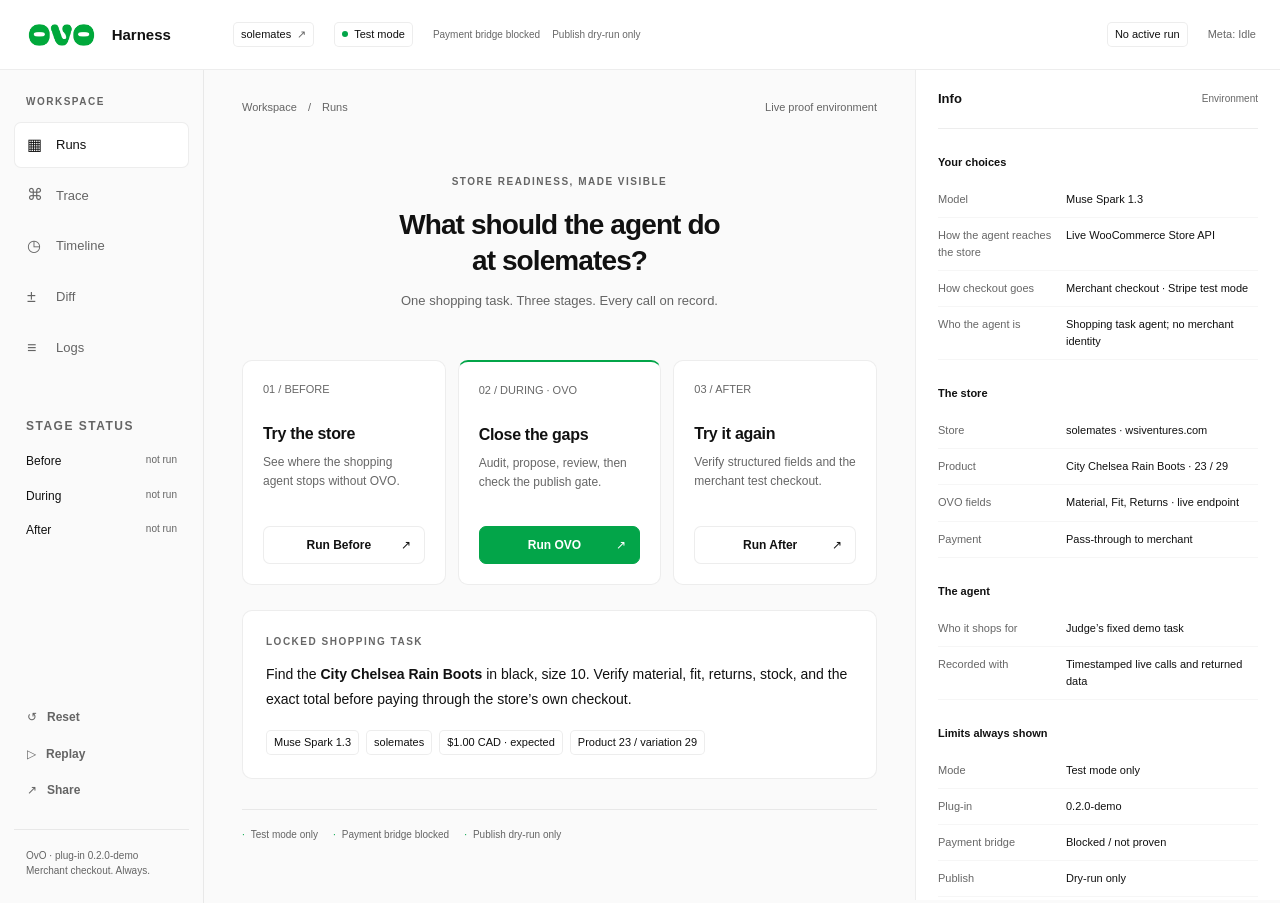
==== ovo-harness/index.html @ a3ed4b9d "OvO Harness: wired Codex three-pane version (left nav, middle actions, right trace), Meta proxy with" ====
<!doctype html>
<html lang="en"><head><meta charset="utf-8"><meta name="viewport" content="width=device-width,initial-scale=1"><title>OvO Harness</title><style>
:root{--green:#03a549;--bg:#fafafa;--line:#00000012;--muted:#0009}*{box-sizing:border-box}body{margin:0;background:var(--bg);color:#111;font:13px/1.55 -apple-system,BlinkMacSystemFont,"Segoe UI",sans-serif}button,input,select{font:inherit}button,a{ -webkit-tap-highlight-color:transparent}button{cursor:pointer;border:1px solid var(--line);background:white;color:#111;border-radius:7px;padding:9px 13px;font-weight:550}button:hover{background:#00000006}button:disabled{opacity:.4;cursor:not-allowed}button.primary{background:var(--green);color:white;border-color:var(--green)}button.primary:hover{filter:brightness(.96)}a{color:inherit;text-underline-offset:3px}header{position:sticky;top:0;z-index:3;height:70px;background:white;border-bottom:1px solid var(--line);display:flex;align-items:center;gap:20px;padding:0 24px}.brand{display:flex;align-items:center;gap:13px;min-width:189px}.brand img{height:32px;width:auto}.brand span{font-weight:600;font-size:15px}.pill{display:inline-flex;align-items:center;gap:6px;font-size:11px;border:1px solid var(--line);border-radius:5px;padding:3px 7px;background:white;white-space:nowrap}.dot{width:6px;height:6px;border-radius:50%;background:var(--green)}.header-limits{display:flex;gap:12px;font-size:10px;color:var(--muted)}.header-right{margin-left:auto;display:flex;gap:20px;align-items:center;min-width:0}#metaStatus{max-width:280px;overflow:hidden;text-overflow:ellipsis;white-space:nowrap;color:var(--muted);font-size:11px}.shell{display:grid;grid-template-columns:204px minmax(440px,1fr) 365px;min-height:calc(100vh - 70px)}aside{border-right:1px solid var(--line);padding:24px 14px;display:flex;flex-direction:column;background:var(--bg)}.eyebrow{font-size:10px;text-transform:uppercase;letter-spacing:1.5px;color:var(--muted);font-weight:600}.nav{display:flex;flex-direction:column;gap:4px;margin:12px 0 30px}.nav button{text-align:left;border-color:transparent;background:transparent;display:flex;gap:12px;align-items:center;padding:10px 12px;color:var(--muted);font-weight:450}.nav button.active{background:white;border-color:var(--line);color:#111}.nav .symbol{width:17px;font-size:16px}.stage-status{padding:0 12px}.stage-status>div{display:flex;justify-content:space-between;margin:16px 0;font-size:12px}.stage-status small{color:var(--muted);font-size:10px}.side-bottom{margin-top:auto;padding-top:40px}.side-bottom button{background:transparent;border:0;display:block;color:var(--muted);font-size:12px}.side-foot{border-top:1px solid var(--line);padding:18px 12px 0;margin-top:20px;font-size:10px;color:var(--muted)}main{padding:29px 38px 60px;min-width:0}.breadcrumb{display:flex;justify-content:space-between;color:var(--muted);font-size:11px}.intro{padding:58px 0 24px;text-align:center}.intro h1{font-size:28px;font-weight:550;letter-spacing:-.9px;line-height:1.3;margin:0 0 12px}.intro p{font-size:13px;color:var(--muted);margin:0}.cards{display:grid;grid-template-columns:repeat(3,1fr);gap:12px;margin:25px 0}.card{background:white;border:1px solid var(--line);border-radius:10px;padding:20px}.taskcard{display:flex;flex-direction:column;min-height:225px}.taskcard .step{font-size:11px;color:var(--muted);margin-bottom:23px}.taskcard h2{font-size:16px;font-weight:550;letter-spacing:-.3px;margin:0 0 7px}.taskcard p{color:var(--muted);font-size:12px;margin:0 0 22px}.taskcard button{margin-top:auto;width:100%;font-size:12px}.taskcard.featured{border-top:2px solid var(--green)}.taskbox{padding:23px}.taskbox p{font-size:14px;margin:12px 0 18px;line-height:1.8}.pills{display:flex;flex-wrap:wrap;gap:7px}.quiet{color:var(--muted)}.limitbar{display:flex;gap:15px;flex-wrap:wrap;border-top:1px solid var(--line);margin-top:30px;padding-top:17px;font-size:10px;color:var(--muted)}.limitbar span:before{content:'·';margin-right:6px;color:var(--green)}.right{background:white;border-left:1px solid var(--line);padding:0 22px 25px;min-width:0;max-height:calc(100vh - 70px);overflow:auto;position:sticky;top:0}.pane-head{height:59px;border-bottom:1px solid var(--line);display:flex;align-items:center;justify-content:space-between;font-weight:550}.pane-sub{color:var(--muted);font-size:10px;font-weight:400}.info-section{margin-top:25px}.info-section h3{font-size:11px;font-weight:600;margin:0 0 11px}.info-section table{width:100%;font-size:11px;border-collapse:collapse}.info-section td{padding:9px 0;border-bottom:1px solid #00000009;vertical-align:top}.info-section td:first-child{width:40%;color:var(--muted);padding-right:10px}.info-section td:last-child{overflow-wrap:anywhere}.info-note{background:var(--bg);border:1px solid var(--line);border-radius:7px;padding:12px;font-size:11px;color:var(--muted);margin-top:24px}.stage-head{margin:35px 0 23px}.stage-head h1{font-size:26px;letter-spacing:-.8px;font-weight:550;margin:8px 0}.stage-head p{margin:0;color:var(--muted)}.product{display:flex;gap:15px;align-items:center;margin-bottom:20px}.product .product-mark{width:44px;height:44px;display:grid;place-items:center;background:var(--bg);border:1px solid var(--line);border-radius:8px;font-size:20px}.product strong{display:block;font-weight:550}.product small{color:var(--muted)}.price{margin-left:auto;font-size:17px;font-weight:550}.fieldtable{width:100%;border-collapse:collapse;font-size:12px}.fieldtable td,.fieldtable th{padding:12px 10px;border-bottom:1px solid var(--line);text-align:left;vertical-align:top}.fieldtable th{font-size:10px;color:var(--muted);font-weight:500}.fieldtable td:last-child{color:var(--muted);font-size:11px}.fieldtable td small{display:block}.present{color:var(--green)}.outcome{border:1px solid var(--line);border-left:3px solid #111;background:white;border-radius:7px;padding:16px 18px;margin:21px 0}.outcome.pass{border-left-color:var(--green)}.outcome strong{display:block;font-size:13px;margin-bottom:5px}.outcome p{font-size:12px;color:var(--muted);margin:0}.steps{padding:0;list-style:none;font-size:12px}.steps li{padding:9px 0;display:flex;gap:10px;align-items:baseline}.steps li span:first-child{color:var(--green)}.funnel{display:flex;margin:22px 0 10px;gap:5px}.funnel span{flex:1;font-size:9px;padding:9px 4px;text-align:center;border:1px solid var(--line);border-radius:4px;color:var(--muted);background:white}.funnel span.reached{border-color:var(--green);color:var(--green)}.next{margin-top:24px;display:flex;align-items:center;justify-content:space-between;gap:12px}.next p{font-size:11px;color:var(--muted);margin:0}.trace-entry{border-bottom:1px solid var(--line);padding:16px 0;font:10px/1.7 ui-monospace,SFMono-Regular,monospace}.trace-entry summary{cursor:pointer;overflow-wrap:anywhere}.trace-entry pre,pre{white-space:pre-wrap;overflow-wrap:anywhere;font:10px/1.7 ui-monospace,SFMono-Regular,monospace;max-width:100%}.trace-entry time{color:var(--muted)}details.detail{border:1px solid var(--line);background:white;border-radius:7px;margin-top:16px;padding:14px}summary{cursor:pointer;font-size:12px}label{display:block;font-size:12px;margin:12px 0}input[type=text]{display:block;border:1px solid #0003;border-radius:5px;padding:10px;width:100%;margin-top:5px}input[type=checkbox]{accent-color:var(--green)}.review-row{padding:12px 0;border-bottom:1px solid var(--line);font-size:12px}.review-row label{display:flex;gap:9px}.review-row small{display:block;color:var(--muted)}.review-row strong{font-weight:550}.history{margin-top:25px}.history button{display:block;width:100%;text-align:left;margin:8px 0}.notice{font-size:11px;padding:12px;border:1px solid var(--line);border-radius:6px;background:white;margin-top:12px}#toast{position:fixed;bottom:24px;left:50%;transform:translateX(-50%);background:#111;color:white;padding:12px 20px;border-radius:8px;max-width:90%;z-index:10;font-size:12px}button:focus-visible,a:focus-visible,summary:focus-visible{outline:2px solid var(--green);outline-offset:3px}.groupcard{margin:16px 0;border:1px solid var(--line);border-radius:8px;padding:17px}.groupcard h3{font-size:13px;margin:0 0 6px}.groupcard p{font-size:11px;color:var(--muted)}@media(min-width:1500px){main{padding-left:65px;padding-right:65px}.intro{padding-top:90px}}@media(max-width:1100px){.shell{grid-template-columns:170px minmax(370px,1fr) 300px}main{padding:25px 22px}.brand{min-width:145px}.cards{gap:8px}.card{padding:15px}.header-right{gap:10px}}@media(max-width:1250px){.header-limits{flex-direction:column;gap:0;font-size:9px}}@media(max-width:900px){.shell{grid-template-columns:150px 1fr}.right{grid-column:2;max-height:none;position:static;border-top:1px solid var(--line)}aside{grid-row:1/3}.intro{padding-top:30px}header{padding:0 15px;gap:10px}.header-right{gap:8px}#metaStatus{max-width:145px}}@media(max-width:600px){.header-limits{order:5;width:100%;flex-direction:row;justify-content:center;gap:18px}.header-right{max-width:205px}header{flex-wrap:wrap;height:auto;min-height:70px;padding-top:10px!important;padding-bottom:10px!important}.header-right{flex:1;justify-content:flex-end}header>.pill:nth-of-type(2){display:inline-flex!important;font-size:9px}#metaStatus{max-width:110px}.shell{display:block}aside{padding:10px;border-bottom:1px solid var(--line)}.nav{flex-direction:row;margin:0;overflow:auto}.nav button{padding:8px}.nav .symbol,.stage-status,.side-bottom,aside>.eyebrow{display:none}.intro h1{font-size:23px}.cards{grid-template-columns:1fr}.taskcard{min-height:0}.taskcard .step{margin-bottom:8px}.taskcard p{margin-bottom:14px}.right{padding:0 20px 20px}.brand{min-width:0}.brand span{display:none}header>.pill{display:none}.header-right{gap:8px}.funnel span{font-size:8px}main{padding:22px 18px}}
</style></head><body>
<header><div class="brand"><img src="assets/ovo_green.png" alt="OvO Harness"><span>Harness</span></div><span class="pill">solemates <span class="quiet">↗</span></span><span class="pill"><span class="dot"></span> Test mode</span><div class="header-limits"><span>Payment bridge blocked</span><span>Publish dry-run only</span></div><div class="header-right"><span class="pill" id="runStatus">No active run</span><span id="metaStatus" title="Meta: Idle">Meta: Idle</span></div></header>
<div class="shell"><aside><div class="eyebrow" style="padding-left:12px">Workspace</div><nav class="nav" aria-label="Workspace"><button data-view="Runs" class="active"><span class="symbol">▦</span>Runs</button><button data-view="Trace"><span class="symbol">⌘</span>Trace</button><button data-view="Timeline"><span class="symbol">◷</span>Timeline</button><button data-view="Diff"><span class="symbol">±</span>Diff</button><button data-view="Logs"><span class="symbol">≡</span>Logs</button></nav><div class="stage-status"><div class="eyebrow">Stage status</div><div>Before <small id="statusBefore">not run</small></div><div>During <small id="statusDuring">not run</small></div><div>After <small id="statusAfter">not run</small></div></div><div class="side-bottom"><button id="reset">↺ &nbsp; Reset</button><button id="replay">▷ &nbsp; Replay</button><button id="share">↗ &nbsp; Share</button><div class="side-foot">OvO · plug-in 0.2.0-demo<br>Merchant checkout. Always.</div></div></aside><main id="main"></main><section class="right" id="right" aria-label="Run evidence"></section></div><div id="toast" hidden role="status"></div>
<script>
'use strict';
const STORE='https://wsiventures.com/solemates/', API=STORE+'?rest_route=/wc/store/v1', OVO=STORE+'?rest_route=/ovo/v1/products/23', MODEL='muse-spark-1.3';
const TASK='Find City Chelsea Rain Boots, black, size 10, product 23, variation 29, quantity 1. Verify material, fit, returns, stock and exact $1.00 CAD total. Use only merchant checkout in test mode.';
const STOP='the agent will not pay unless it can verify material, fit, returns, stock, and the exact total from structured fields.';
const BLOCKER='live publish in the runner is dry-run only, the plugin runner refuses live post, token auth on WordPress is untested, and the live OVO fields already on the store came from the 2026-11-02 published batch, not from this run.';
const FIELDS=['Material','Fit','Returns'], IDS=[14,23,31,40,48,58,67,76,83,92,100,110];
const $=s=>document.querySelector(s), esc=v=>String(v??'').replace(/[&<>"']/g,c=>({'&':'&amp;','<':'&lt;','>':'&gt;','"':'&quot;',"'":'&#39;'}[c]));
const now=()=>new Date().toISOString();let runs=[],run=null,view='Info',busy=false,storageOK=true;
try{runs=JSON.parse(localStorage.getItem('ovo-harness-runs-v1')||'[]');if(!Array.isArray(runs))runs=[]}catch{storageOK=false}
for(const r of runs){if(Object.values(r.statuses||{}).includes('running')){r.status='Interrupted';r.statuses[r.stage]='stopped';r.error='Run interrupted by page reload. Retry this stage; prior evidence is retained.';}}
const shared=new URLSearchParams(location.search).get('run');if(shared)run=runs.find(r=>r.id===shared)||null;
function save(){try{localStorage.setItem('ovo-harness-runs-v1',JSON.stringify(runs))}catch{storageOK=false;toast('Browser storage unavailable or full. Export logs before leaving.')}}
function toast(t){$('#toast').textContent=t;$('#toast').hidden=false;setTimeout(()=>$('#toast').hidden=true,6500)}
function log(source,purpose,result,status='done',extra={},target=run){const e={time:now(),source,purpose,status,result,...extra};target.events.push(e);save();renderRight();return e}
function plain(html){const d=new DOMParser().parseFromString(html||'','text/html');return d.body.textContent.replace(/\s+/g,' ').trim()}
function prose(p){const text=plain(p.description);return Object.fromEntries(FIELDS.map(f=>{const match=text.match(new RegExp(f+':\\s*([\\s\\S]*?)(?=(?:Material|Fit|Returns):|$)','i'));return [f,match?match[1].trim().replace(/\.$/,''):null]}))}
function attributes(p){return Object.fromEntries((p.attributes||[]).map(a=>[a.name,(a.terms||[]).map(t=>t.name).join(', ')]))}
function ovoFields(o){return Object.fromEntries((o.fields||[]).map(f=>{const i=String(f.value).indexOf('|');return i>=0?[f.value.slice(0,i),f.value.slice(i+1)]:[f.key,f.value]}))}
function money(prices){if(!prices||!/^\d+$/.test(String(prices.price)))return 'Unverified';return '$'+(Number(prices.price)/10**prices.currency_minor_unit).toFixed(prices.currency_minor_unit)+' '+prices.currency_code}
async function request(url,options={},purpose='Store read',target=run){const start=now(),t=performance.now();try{const res=await fetch(url,{cache:'no-store',...options,signal:AbortSignal.timeout(30000)}),text=await res.text();let data;try{data=JSON.parse(text)}catch{throw Error(text.includes('File not found.')?'File not found.':`Non-JSON response (HTTP ${res.status})`)}if(!res.ok)throw Error(`HTTP ${res.status}: ${data.message||data.error||'Request refused'}`);log('store',purpose,data,'success',{start,finish:now(),duration_ms:Math.round(performance.now()-t),url,method:options.method||'GET',http_status:res.status},target);return {data,headers:res.headers}}catch(e){log('store',purpose,String(e.message),'failure',{start,finish:now(),duration_ms:Math.round(performance.now()-t),url},target);throw e}}
async function meta(purpose,payload,target=run){const start=now(),t=performance.now();$('#metaStatus').textContent=`Calling Meta · ${MODEL} · ${purpose}`;$('#metaStatus').title=$('#metaStatus').textContent;log('agent',purpose,'Meta request started','calling',{model:MODEL,start,stage:target.stage},target);try{const res=await fetch('meta.php',{method:'POST',headers:{'Content-Type':'application/json'},body:JSON.stringify({purpose,stage:target.stage,data:payload}),signal:AbortSignal.timeout(45000)}),raw=await res.text();let body;try{body=JSON.parse(raw)}catch{throw Error(raw.includes('File not found.')?'meta.php: File not found.':'meta.php returned a non-JSON response; check PHP hosting.')}if(!res.ok)throw Error(body.error||`Meta proxy HTTP ${res.status}`);const duration=Math.round(performance.now()-t);target.meta={success:true,purpose,duration_ms:duration,result:body.result};log('agent',purpose,body.result,'success',{model:MODEL,start,finish:now(),duration_ms:duration,stage:target.stage,...(body.usage?{usage:body.usage}:{})},target);return true}catch(e){target.meta={success:false,purpose,duration_ms:Math.round(performance.now()-t),error:e.message};log('agent',purpose,e.message,'failure',{model:MODEL,start,finish:now(),duration_ms:target.meta.duration_ms,stage:target.stage,fallback:target.stage==='During'?'Deterministic result retained':'No shopping-agent result; deterministic evidence retained'},target);return false}finally{const m=target.meta;$('#metaStatus').textContent=`Done · ${MODEL} · ${purpose} · ${m.duration_ms}ms · ${m.success?'success':'failed'}`;$('#metaStatus').title=$('#metaStatus').textContent;save()}}
const limits=()=>`<div class="limitbar"><span>Test mode only</span><span>Payment bridge blocked</span><span>Publish dry-run only</span></div>`;
const crumb=label=>`<div class="breadcrumb"><span>Workspace <span style="margin:0 8px">/</span> ${esc(label)}</span><span>${run?esc(run.id.slice(0,8)):'Live proof environment'}</span></div>`;
function landing(){return `${crumb('Runs')}<div class="intro"><div class="eyebrow" style="margin-bottom:17px">Store readiness, made visible</div><h1>What should the agent do<br>at solemates?</h1><p>One shopping task. Three stages. Every call on record.</p></div><div class="cards"><article class="card taskcard"><div class="step">01 / BEFORE</div><h2>Try the store</h2><p>See where the shopping agent stops without OVO.</p><button data-action="Before">Run Before <span style="float:right">↗</span></button></article><article class="card taskcard featured"><div class="step">02 / DURING · OVO</div><h2>Close the gaps</h2><p>Audit, propose, review, then check the publish gate.</p><button class="primary" data-action="During">Run OVO <span style="float:right">↗</span></button></article><article class="card taskcard"><div class="step">03 / AFTER</div><h2>Try it again</h2><p>Verify structured fields and the merchant test checkout.</p><button data-action="After">Run After <span style="float:right">↗</span></button></article></div><section class="card taskbox"><div class="eyebrow">Locked shopping task</div><p>Find the <strong>City Chelsea Rain Boots</strong> in black, size 10. Verify material, fit, returns, stock, and the exact total before paying through the store’s own checkout.</p><div class="pills"><span class="pill">Muse Spark 1.3</span><span class="pill">solemates</span><span class="pill">$1.00 CAD · expected</span><span class="pill">Product 23 / variation 29</span></div></section>${limits()}${shared&&!run?'<p class="notice">This shared run is not stored in this browser. Shared links do not transfer logs between devices.</p>':''}${runs.length?`<details class="history"><summary>Previous runs · ${runs.length}</summary>${runs.slice().reverse().map(r=>`<button data-open="${esc(r.id)}">${esc(new Date(r.created).toLocaleString())} · ${esc(r.status)} · ${esc(r.id.slice(0,8))}</button>`).join('')}</details>`:''}`}
function fieldTable(after=false){if(!run.product)return '';const p=run.product,a=attributes(p),o=after?ovoFields(run.ovo||{}):{},pv=prose(p);return `<table class="fieldtable"><thead><tr><th>Field</th><th>Present or Missing</th><th>Source</th></tr></thead><tbody>${FIELDS.map(f=>`<tr><td>${f}</td><td class="${a[f]||o[f]?'present':''}">${a[f]||o[f]?'Present':'Missing'}</td><td>${a[f]?`Store attributes · ${esc(a[f])}`:o[f]?`OVO additional_property · ${esc(o[f])}`:`No structured value${pv[f]?`<small>Prose only: ${esc(pv[f])}</small>`:''}`}</td></tr>`).join('')}<tr><td>Stock</td><td>${typeof p.is_in_stock==='boolean'?'Present':'Missing'}</td><td>Store is_in_stock: ${esc(p.is_in_stock)}<small>Quantity not provided</small></td></tr><tr><td>Exact total</td><td>${run.cart?'Present':'Missing'}</td><td>${run.cart?esc(money({...run.cart.totals,price:run.cart.totals.total_price}))+' · live cart':'Product price '+esc(money(p.prices))+'; cart total not yet verified'}</td></tr></tbody></table>`}
function product(){return `<div class="card product"><div class="product-mark">↗</div><div><strong>${esc(run.product?.name||'City Chelsea Rain Boots')}</strong><small>Black · Size 10 · Product 23 / variation 29</small></div><div class="price">${esc(run.product?money(run.product.prices):'Unverified')}</div></div>`}
function outcome(title,reason,pass=false){return `<div class="outcome ${pass?'pass':''}" role="status"><strong>${esc(title)}</strong><p>${esc(reason)}</p></div>`}
function funnel(){const labels=['Started','Searched','Verified','Checkout','Paid'], n=run.order?4:run.stage==='Before'?1:run.cart?2:1;return `<details class="detail" open><summary>Funnel · ${labels[n]}</summary><div class="funnel">${labels.map((l,i)=>`<span class="${i<=n?'reached':''}">${l}${i===n?' · current':''}</span>`).join('')}</div></details>`}
function metaNote(){return `<p class="notice">Meta use: ${run.meta?(run.meta.success?'Spark response recorded; deterministic checks remain authoritative.':'Call failed. '+(run.stage==='During'?'Deterministic audit retained.':'No shopping-agent result; deterministic evidence retained.')):'No Meta call used in this step.'}</p>`}
function render(){ if(!busy){const m=run?.meta;$('#metaStatus').textContent=m?`Done · ${MODEL} · ${m.purpose} · ${m.duration_ms}ms · ${m.success?'success':'failed'}`:'Meta: Idle';$('#metaStatus').title=$('#metaStatus').textContent;} $('#main').innerHTML=run?stageHTML():landing();$('#runStatus').textContent=busy?'Running':run?run.status:'No active run';['Before','During','After'].forEach(s=>$('#status'+s).textContent=run?.statuses[s]||'not run');document.querySelectorAll('[data-view]').forEach(b=>b.classList.toggle('active',b.dataset.view===(view==='Info'?'Runs':view)));renderRight();bind();}
function stageHTML(){let body='';if(busy)body=outcome('Running',run.activity||'Reading live store data. Every response is recorded in Trace.');else if(run.error)body=outcome('Blocked',run.error)+`<button data-retry>Retry current stage</button>`;else if(run.stage==='Before'){body=fieldTable()+outcome('Stopped',STOP)+`<ul class="steps"><li><span>✓</span>Live store data fetched; no OVO fields read.</li><li><span>✓</span>Missing structured fields: ${esc(FIELDS.filter(f=>!attributes(run.product)[f]).join(', ')||'none')}.</li><li><span>→</span>Stopped at Searched; no checkout attempted.</li></ul>`+funnel()+metaNote()+`<div class="next"><p>Next: let OVO audit the store.</p><button class="primary" data-next="During">Continue to audit →</button></div>`}
else if(run.stage==='During'){const phase=run.phase;body=`<div class="pills">${['Audit','Enrichment','Approval','Publish'].map((s,i)=>`<span class="pill">${i+1} ${s}${s===phase?' · current':''}</span>`).join('')}</div>`;if(phase==='Audit'){body+=outcome('Audit complete',`${run.proposals.length} framework-style proposals across ${run.products.length} live products.`,true)+fieldTable()+`<div class="notice">Readiness: ${run.score}/100. Five checks: structured Material, Fit, Returns, stock boolean, and valid CAD product price. This score does not verify checkout total.</div><div class="notice">Canonical row set remains open. Framework-style proposals are used explicitly for this review; version 5 has 62 rows in a different format. Prior framework count: 35, previously 36; product 92 had no Returns prose. This run: ${run.proposals.length} rows, ${run.proposals.filter(p=>p.product_id===23).length} for product 23. No conversion.</div>`+metaNote()+`<div class="next"><p>Next: inspect changes derived from prose.</p><button class="primary" data-phase="Enrichment">Review proposed changes →</button></div>`}
if(phase==='Enrichment'){body+=outcome('Proposed changes only','Values copied from live description prose. No live writes have been made.')+`<details class="detail" open><summary>Show details · proposed diff</summary>${proposalTable(run.proposals)}</details><p class="notice">No Meta call used for enrichment. Deterministic framework extraction; 95_plus is the framework review band, not a measured accuracy claim. Weight, dimensions, stock quantity, and unstated policy are never proposed.</p><div class="next"><p>Next: judge reviews as demo merchant.</p><button class="primary" data-phase="Approval">Continue to review →</button></div>`}
if(phase==='Approval'){body+=outcome('Awaiting submitted review','Silence, a missed deadline, and an unsubmitted group never count as approval.')+`<details class="detail" open><summary>Show details · merchant review</summary><label>Judge name<input type="text" id="judge" maxlength="100" placeholder="Your name — demo merchant role"></label>${['95_plus','80_94','50_79'].map((g,i)=>{const rows=run.proposals.filter(p=>p.accuracy_group===g);return `<section class="groupcard"><h3>${['95% or greater','80–94%','50–79%'][i]} · ${rows.length} proposals</h3><p>${i===0?'Reject any incorrect row, then submit this group. Unrejected rows count only after submission.':'Each row requires an individual approval in a submitted group.'}</p>${rows.length>3?'<details><summary>Show all '+rows.length+' rows in this review group</summary>':''}${rows.map(p=>`<div class="review-row"><label><input type="checkbox" data-row="${esc(p.row_id)}">${i===0?'Reject':'Approve'} · ${esc(p.product_name)} / ${esc(p.field)}</label><strong>${esc(p.proposed_value)}</strong><small>Source: product ${p.product_id}.description · ${esc(p.accuracy_group)}</small></div>`).join('')}${rows.length>3?'</details>':''}${rows.length?`<button data-submit="${g}" ${run.approvals.some(a=>a.group===g)?'disabled':''}>${run.approvals.some(a=>a.group===g)?'Review recorded':'Submit group review'}</button>`:'<p>No rows in this group.</p>'}</section>`}).join('')}<p class="quiet">Under 50%: never presented.</p></details><div class="next"><p>Publish refuses without matching recorded approval.</p><button data-publish>Check publish gate →</button></div>`}
if(phase==='Publish'){body+=outcome('Blocked · live publish',BLOCKER)+`<details class="detail" open><summary>Show details · publish record</summary><p class="quiet">Written: nothing. Destination mapping only: OVO additional_property values on product 23. Original product attributes, description, and existing OVO fields are retained in this browser’s run record. No server revert is claimed.</p>${proposalTable(run.mapped||[])}<p>No Meta call used for publish. No live POST sent to WordPress.</p></details><div class="next"><p>During stops here. After is a separate check of the existing batch.</p><button class="primary" data-next="After">Inspect existing live batch →</button></div>`}}
else if(run.stage==='After'){body=fieldTable(true)+outcome(run.order?'Passed · confirmation recorded':run.cart?'Verified · test checkout pending':'Blocked',run.order?'Test-mode order '+run.order.number+' recorded from judge-entered confirmation. Payment and private order list were not independently fetched.':run.cart?'Structured fields and exact cart total verified. A test payment confirmation is still required.':run.afterBlock||'Live cart evidence is unavailable.',!!run.order)+`<p class="notice">Existing OVO batch: ${esc((run.ovo?.fields||[]).map(f=>f.batch_id).filter((v,i,a)=>a.indexOf(v)===i).join(', '))}. These fields came from the 2026-11-02 published batch, not this run.</p>`+funnel()+metaNote()+`<details class="detail" ${!run.order?'open':''}><summary>Show details · payment</summary><p>Agent-only payment bridge: blocked / not proven. Judge uses the merchant’s own checkout and Stripe test card after verifying that checkout is in test mode.</p><a href="${esc(run.product?.permalink||STORE)}" target="_blank" rel="noopener">Open merchant product page ↗</a><p class="quiet">Choose black, size 10, quantity 1. Confirm $1.00 CAD and Stripe test mode before payment. Use the confirmation page and store order list to inspect the test order.</p>${run.order?`<p>Order ${esc(run.order.number)} · test mode · ${esc(run.order.source)} · ${esc(run.order.at)}</p>`:`<label>Order number<input type="text" id="order" maxlength="40" placeholder="From merchant confirmation page"></label><label><input type="checkbox" id="testConfirmed"> I completed a successful Stripe test payment for this exact product, size, and $1.00 CAD total through merchant checkout.</label><button class="primary" data-order ${!run.cart?'disabled':''}>Record test confirmation</button>`}</details>`}
return `${crumb('Runs')}<div class="stage-head"><div class="eyebrow">${esc(run.stage)} ${run.stage==='During'?'· OVO':''} / ${esc(run.phase||'Shopping task')}</div><h1>${run.stage==='Before'?'Can the agent verify the purchase?':run.stage==='During'?'Make the store agent-readable.':'Same task. Structured evidence.'}</h1><p>Buyer · Black rain boots, size 10 · Test mode only</p></div>${product()}${body}${limits()}`}
function proposalTable(rows){return `<table class="fieldtable"><thead><tr><th>Product / field</th><th>Original → Proposed</th><th>Source / group</th></tr></thead><tbody>${rows.map(p=>`<tr><td>${p.product_id} / ${esc(p.field)}</td><td>${esc(p.current_value??'Missing')} → ${esc(p.proposed_value)}</td><td>${esc(p.source_field)} · ${esc(p.accuracy_group)}</td></tr>`).join('')}</tbody></table>`}
function info(){return `<div class="pane-head">Info <span class="pane-sub">Environment</span></div>${[['Your choices',[['Model','Muse Spark 1.3'],['How the agent reaches the store','Live WooCommerce Store API'],['How checkout goes','Merchant checkout · Stripe test mode'],['Who the agent is','Shopping task agent; no merchant identity']]],['The store',[['Store','solemates · wsiventures.com'],['Product','City Chelsea Rain Boots · 23 / 29'],['OVO fields','Material, Fit, Returns · live endpoint'],['Payment','Pass-through to merchant']]],['The agent',[['Who it shops for','Judge’s fixed demo task'],['Recorded with','Timestamped live calls and returned data']]],['Limits always shown',[['Mode','Test mode only'],['Plug-in','0.2.0-demo'],['Payment bridge','Blocked / not proven'],['Publish','Dry-run only'],['Secrets','No key in code or logs']]]].map(([title,rows])=>`<section class="info-section"><h3>${title}</h3><table>${rows.map(([k,v])=>`<tr><td>${k}</td><td>${v}</td></tr>`).join('')}</table></section>`).join('')}<div class="info-note">OVO fixes the store in place. The merchant owns checkout and remains the merchant of record.</div>`}
function renderRight(){const el=$('#right');if(!run){el.innerHTML=info();return}let content='';if(view==='Info'||view==='Runs')view='Trace';if(view==='Trace')content=run.events.map(e=>`<details class="trace-entry"><summary><time>${esc(e.time.slice(11,23))}</time> · ${esc(e.source)}<br>${esc(e.purpose)} <span class="${e.status==='success'?'present':''}">[${esc(e.status)}]</span>${e.duration_ms!==undefined?' · '+e.duration_ms+'ms':''}</summary><pre>${esc(JSON.stringify(e,null,2))}</pre></details>`).join('')||'<p class="quiet">No calls yet.</p>';if(view==='Timeline')content=['Before','During','After'].map(s=>`<section class="info-section"><h3>${s} · ${esc(run.statuses[s])}</h3>${run.timeline.filter(t=>t.stage===s).map(t=>`<p class="notice">${esc(t.time)}<br>${esc(t.label)}</p>`).join('')}</section>`).join('');if(view==='Diff')content=`<p class="notice">Proposed values only. This run has written nothing to the store.</p>${proposalTable(run.proposals||[])}<details><summary>Original live evidence</summary><pre>${esc(JSON.stringify(run.original||{},null,2))}</pre></details>`;if(view==='Logs')content=`<p class="notice">Browser-only storage${storageOK?'':' · unavailable'}. Shared links on another device do not carry run logs. Reset keeps history. Replay starts new live calls.</p><button id="export">Export run JSON</button><pre>${esc(JSON.stringify(run,null,2))}</pre>`;el.innerHTML=`<div class="pane-head">${esc(view)} <span class="pane-sub">${run.events.length} events · live record</span></div>${content}`;if($('#export'))$('#export').onclick=()=>download()}
function timeline(label){run.timeline.push({time:now(),stage:run.stage,label});save()}
function proposals(products){return products.flatMap(p=>{const a=attributes(p),v=prose(p);return FIELDS.filter(f=>!a[f]&&v[f]).map(f=>({row_id:p.id+':'+f.toLowerCase()+'_structured',product_id:p.id,product_name:p.name,field:f.toLowerCase()+'_structured',current_value:null,proposed_value:v[f],source_field:'description',accuracy_group:'95_plus',status:'proposed'}))})}
async function start(stage,existing=false){if(busy)return;if(!existing){run={id:crypto.randomUUID(),created:now(),stage:'Before',status:'Started',statuses:{Before:'not run',During:'not run',After:'not run'},events:[],timeline:[],approvals:[],orders:[]};runs.push(run);save()}if(stage!=='Before'&&run.statuses.Before==='not run'){toast('Stages run in order. Starting with Before.');stage='Before'}if(stage==='After'&&run.statuses.During!=='stopped'){toast('Complete the audit, submitted review, and blocked publish check first.');return}run.stage=stage;run.meta=null;run.phase=stage==='During'?'Audit':null;run.error=null;run.statuses[stage]='running';run.status='Running';busy=true;view='Trace';timeline(stage+' started');render();try{const {data:p}=await request(API+'/products/23',{},'Read locked product');if(p.id!==23||!p.variations?.some(v=>v.id===29&&v.attributes.some(a=>a.name==='Size'&&a.value==='10'))||!attributes(p).Colour?.toLowerCase().includes('black'))throw Error('Locked product or variation changed; expected product 23, black, size 10, variation 29.');run.product=p;run.original={...(run.original||{}),[stage]:{product:p,at:now()}};
if(stage==='Before'){await meta('Before shopping task',{task:TASK,stop_rule:STOP,product:p});run.status='Stopped';run.statuses.Before='stopped';timeline('Stopped at Searched — missing structured purchase evidence')}
if(stage==='During'){run.activity='Auditing 12 live products';render();run.products=[];for(const id of IDS){const q=id===23?p:(await request(API+'/products/'+id,{},'Audit product '+id)).data;run.products.push(q)}run.proposals=proposals(run.products);run.proposalSnapshot=JSON.stringify(run.proposals);run.score=20*(FIELDS.filter(f=>attributes(p)[f]).length+(typeof p.is_in_stock==='boolean'?1:0)+(p.prices?.currency_code==='CAD'&&/^\d+$/.test(p.prices.price)?1:0));log('expected answer','Deterministic audit',{score:run.score,proposals:run.proposals,canonical_choice:'open; explicitly using framework-style; version 5 has 62 rows'});await meta('Audit cross-check',{product:p,proposals:run.proposals.filter(x=>x.product_id===23),score:run.score});run.status='Review required';timeline('Deterministic audit complete; no changes written')}
if(stage==='After'){run.ovo=(await request(OVO,{},'Read existing structured OVO batch')).data;run.original.After.ovo=run.ovo;const o=ovoFields(run.ovo);if(FIELDS.some(f=>!attributes(p)[f]&&!o[f]))throw Error('Required structured OVO fields missing from live response.');if(p.prices?.price!=='100'||p.prices.currency_code!=='CAD'||p.is_in_stock!==true)throw Error('Live product price, currency, or stock differs from the locked task.');await cartCheck();await meta('After shopping task',{product:p,ovo:run.ovo,cart:run.cart,task:TASK+' Payment bridge blocked. Do not claim an order.'});run.status='Test checkout pending';run.statuses.After='stopped';timeline('Live structured fields and cart total checked; awaiting judge confirmation')}
}catch(e){run.error=e.message==='Failed to fetch'?'Store read failed. This preview may be blocked by store CORS; deploy on wsiventures.com for same-origin reads. Full cause is in Trace.':e.message;run.status='Blocked';run.statuses[stage]='stopped';log('store','Stage blocked',e.message,'failure');if(!run.meta)log('agent','Meta skipped','Prerequisite store read or cart verification failed; no Meta call used, no shopping-agent result.','skipped',{model:MODEL,stage});timeline('Blocked: '+e.message)}finally{busy=false;save();render()}}
async function cartCheck(){const first=await request(API+'/cart',{},'Read merchant cart');let token=first.headers.get('Cart-Token'),nonce=first.headers.get('Nonce');const existing=first.data.items||[];if(existing.length&&!(existing.length===1&&existing[0].id===29&&existing[0].quantity===1))throw Error('Merchant cart contains other items. Clear it in the store before this exact-total check; the harness will not remove existing items.');if(!token&&!nonce)throw Error('Store did not expose Cart-Token or Nonce. Exact cart total cannot be checked.');const headers={'Content-Type':'application/json',...(token?{'Cart-Token':token}:{}),...(nonce?{Nonce:nonce}:{})};const added=existing.length?first:await request(API+'/cart/add-item',{method:'POST',headers,body:JSON.stringify({id:29,quantity:1})},'Cart-only check · add variation 29');token=added.headers.get('Cart-Token')||token;nonce=added.headers.get('Nonce')||nonce;const checked=await request(API+'/cart',{headers:{...(token?{'Cart-Token':token}:{}),...(nonce?{Nonce:nonce}:{})}},'Re-check exact live cart total');const c=checked.data;if(c.items?.length!==1||c.items[0].id!==29||c.items[0].quantity!==1||String(c.items[0].prices?.price)!=='100'||String(c.totals?.total_price)!=='100'||c.totals?.currency_code!=='CAD'||c.needs_shipping!==false||c.needs_payment!==true||!c.payment_methods?.includes('stripe'))throw Error('Cart does not match exact variation 29, quantity 1, $1.00 CAD, no shipping, Stripe available.');run.cart=c;log('store','Cart evidence verified',{note:'Cart only. No checkout, payment, or order made.',total:c.totals,needs_payment:c.needs_payment,needs_shipping:c.needs_shipping,payment_methods:c.payment_methods});}
function submit(group){const judge=$('#judge').value.trim();if(!judge){toast('Enter the judge name before submitting a review.');return}const rows=run.proposals.filter(p=>p.accuracy_group===group),selected=[...document.querySelectorAll('[data-row]:checked')].map(e=>e.dataset.row);const approved=rows.filter(p=>group==='95_plus'?!selected.includes(p.row_id):selected.includes(p.row_id));run.approvals.push({group,submitted:true,judge_name:judge,at:now(),snapshot:run.proposalSnapshot,approved_rows:approved.map(p=>p.row_id),rejected_rows:rows.filter(p=>!approved.includes(p)).map(p=>p.row_id),note:'Judge acts as merchant for demo only; no merchant identity verification.'});log('approval','Group review submitted',run.approvals.at(-1));timeline('Submitted review: '+group);render();toast('Group review recorded for these exact proposed values.')}
function publish(){const matching=run.approvals.filter(a=>a.submitted&&a.snapshot===JSON.stringify(run.proposals));if(!matching.length){log('approval gate','Publish refused',{status:403,reason:'No recorded, matching approval; no live request sent.'},'refused');toast('403 / refused: no recorded, matching approval.');return}const approved=new Set(matching.flatMap(a=>a.approved_rows));run.mapped=run.proposals.filter(p=>p.product_id===23&&approved.has(p.row_id));if(!run.mapped.length){log('approval gate','Publish refused',{status:403,reason:'No approved product 23 rows.'},'refused');toast('403 / refused: no approved product 23 rows.');return}run.phase='Publish';run.status='Blocked';run.statuses.During='stopped';run.publish={live_post:false,dry_run:true,written:[],mapped:run.mapped,blocker:BLOCKER,original_kept:run.original};log('plugin','Publish dry-run',run.publish,'blocked');timeline('Publish blocked; no live write');save();render()}
function download(){const blob=new Blob([JSON.stringify(run,null,2)],{type:'application/json'}),url=URL.createObjectURL(blob),a=document.createElement('a');a.href=url;a.download='ovo-run-'+run.id+'.json';a.click();setTimeout(()=>URL.revokeObjectURL(url),1000)}
function bind(){document.querySelectorAll('[data-action]').forEach(b=>b.onclick=()=>start(b.dataset.action));document.querySelectorAll('[data-next]').forEach(b=>b.onclick=()=>start(b.dataset.next,true));document.querySelectorAll('[data-phase]').forEach(b=>b.onclick=()=>{run.phase=b.dataset.phase;timeline(run.phase+' opened');save();render()});document.querySelectorAll('[data-submit]').forEach(b=>b.onclick=()=>submit(b.dataset.submit));document.querySelectorAll('[data-publish]').forEach(b=>b.onclick=publish);document.querySelectorAll('[data-open]').forEach(b=>b.onclick=()=>{run=runs.find(r=>r.id===b.dataset.open);view='Trace';render()});if($('[data-retry]'))$('[data-retry]').onclick=()=>start(run.stage,true);if($('[data-order]'))$('[data-order]').onclick=()=>{const number=$('#order').value.trim();if(!/^#?\d{1,20}$/.test(number)||!$('#testConfirmed').checked){toast('Enter a numeric confirmation number and attest the successful Stripe test payment.');return}if(!run.cart||run.error){toast('Live exact-total verification is required first.');return}run.order={number,test_mode:true,source:'judge-entered confirmation',at:now(),payment_independently_verified:false,private_order_list_fetched:false};run.orders.push(run.order);run.status='Passed · confirmation recorded';run.statuses.After='passed';log('judge','Test order confirmation',run.order,'success');timeline('Paid — judge-entered test payment confirmation; no private order-list fetch');save();render()}}
document.querySelectorAll('[data-view]').forEach(b=>b.onclick=()=>{if(b.dataset.view==='Runs'){view=run?'Trace':'Info'}else view=b.dataset.view;render()});$('#reset').onclick=()=>{if(busy)return;run=null;view='Info';history.replaceState(null,'',location.pathname+location.search.replace(/([?&])run=[^&]*&?/,'$1').replace(/[?&]$/,''));render()};$('#replay').onclick=()=>{if(busy)return;toast('Replay creates a new run with fresh live calls. Past evidence is retained.');start('Before')};$('#share').onclick=async()=>{if(!run){toast('Start a run to create a share link.');return}const u=new URL(location.href);u.searchParams.set('run',run.id);try{await navigator.clipboard.writeText(u.href);toast('Link copied. Logs are browser-only; export JSON for another device.')}catch{toast('Clipboard unavailable. Use Export run JSON in Logs.')}};render();
</script></body></html>
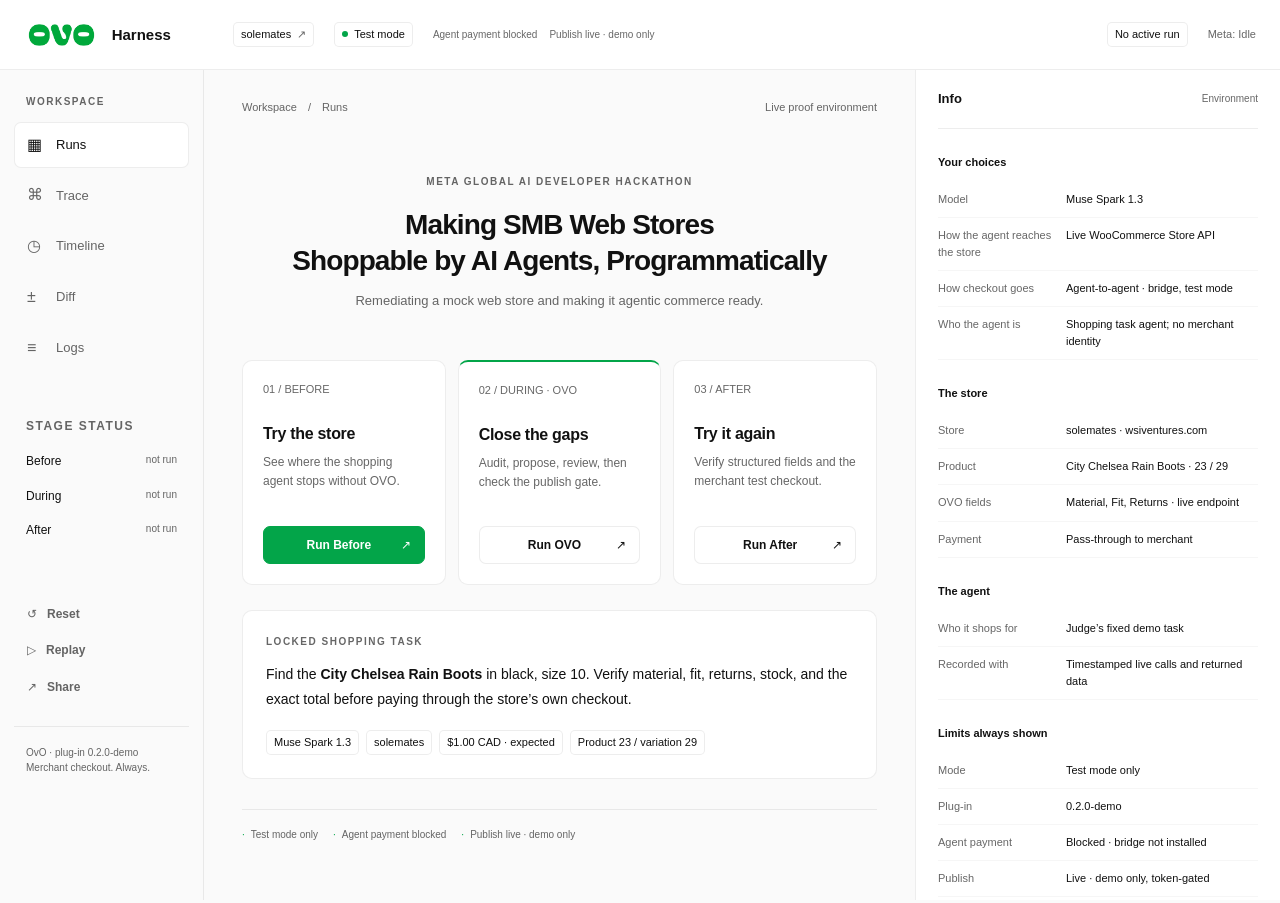
==== commit f0e25829: "OvO Harness: label fix, hero, agent-to-agent After, live publish proxy (demo only) - Header, landing" ====
--- a/ovo-harness/index.html
+++ b/ovo-harness/index.html
@@ -1,15 +1,20 @@
 <!doctype html>
-<html lang="en"><head><meta charset="utf-8"><meta name="viewport" content="width=device-width,initial-scale=1"><title>OvO Harness</title><style>
-:root{--green:#03a549;--bg:#fafafa;--line:#00000012;--muted:#0009}*{box-sizing:border-box}body{margin:0;background:var(--bg);color:#111;font:13px/1.55 -apple-system,BlinkMacSystemFont,"Segoe UI",sans-serif}button,input,select{font:inherit}button,a{ -webkit-tap-highlight-color:transparent}button{cursor:pointer;border:1px solid var(--line);background:white;color:#111;border-radius:7px;padding:9px 13px;font-weight:550}button:hover{background:#00000006}button:disabled{opacity:.4;cursor:not-allowed}button.primary{background:var(--green);color:white;border-color:var(--green)}button.primary:hover{filter:brightness(.96)}a{color:inherit;text-underline-offset:3px}header{position:sticky;top:0;z-index:3;height:70px;background:white;border-bottom:1px solid var(--line);display:flex;align-items:center;gap:20px;padding:0 24px}.brand{display:flex;align-items:center;gap:13px;min-width:189px}.brand img{height:32px;width:auto}.brand span{font-weight:600;font-size:15px}.pill{display:inline-flex;align-items:center;gap:6px;font-size:11px;border:1px solid var(--line);border-radius:5px;padding:3px 7px;background:white;white-space:nowrap}.dot{width:6px;height:6px;border-radius:50%;background:var(--green)}.header-limits{display:flex;gap:12px;font-size:10px;color:var(--muted)}.header-right{margin-left:auto;display:flex;gap:20px;align-items:center;min-width:0}#metaStatus{max-width:280px;overflow:hidden;text-overflow:ellipsis;white-space:nowrap;color:var(--muted);font-size:11px}.shell{display:grid;grid-template-columns:204px minmax(440px,1fr) 365px;min-height:calc(100vh - 70px)}aside{border-right:1px solid var(--line);padding:24px 14px;display:flex;flex-direction:column;background:var(--bg)}.eyebrow{font-size:10px;text-transform:uppercase;letter-spacing:1.5px;color:var(--muted);font-weight:600}.nav{display:flex;flex-direction:column;gap:4px;margin:12px 0 30px}.nav button{text-align:left;border-color:transparent;background:transparent;display:flex;gap:12px;align-items:center;padding:10px 12px;color:var(--muted);font-weight:450}.nav button.active{background:white;border-color:var(--line);color:#111}.nav .symbol{width:17px;font-size:16px}.stage-status{padding:0 12px}.stage-status>div{display:flex;justify-content:space-between;margin:16px 0;font-size:12px}.stage-status small{color:var(--muted);font-size:10px}.side-bottom{margin-top:auto;padding-top:40px}.side-bottom button{background:transparent;border:0;display:block;color:var(--muted);font-size:12px}.side-foot{border-top:1px solid var(--line);padding:18px 12px 0;margin-top:20px;font-size:10px;color:var(--muted)}main{padding:29px 38px 60px;min-width:0}.breadcrumb{display:flex;justify-content:space-between;color:var(--muted);font-size:11px}.intro{padding:58px 0 24px;text-align:center}.intro h1{font-size:28px;font-weight:550;letter-spacing:-.9px;line-height:1.3;margin:0 0 12px}.intro p{font-size:13px;color:var(--muted);margin:0}.cards{display:grid;grid-template-columns:repeat(3,1fr);gap:12px;margin:25px 0}.card{background:white;border:1px solid var(--line);border-radius:10px;padding:20px}.taskcard{display:flex;flex-direction:column;min-height:225px}.taskcard .step{font-size:11px;color:var(--muted);margin-bottom:23px}.taskcard h2{font-size:16px;font-weight:550;letter-spacing:-.3px;margin:0 0 7px}.taskcard p{color:var(--muted);font-size:12px;margin:0 0 22px}.taskcard button{margin-top:auto;width:100%;font-size:12px}.taskcard.featured{border-top:2px solid var(--green)}.taskbox{padding:23px}.taskbox p{font-size:14px;margin:12px 0 18px;line-height:1.8}.pills{display:flex;flex-wrap:wrap;gap:7px}.quiet{color:var(--muted)}.limitbar{display:flex;gap:15px;flex-wrap:wrap;border-top:1px solid var(--line);margin-top:30px;padding-top:17px;font-size:10px;color:var(--muted)}.limitbar span:before{content:'·';margin-right:6px;color:var(--green)}.right{background:white;border-left:1px solid var(--line);padding:0 22px 25px;min-width:0;max-height:calc(100vh - 70px);overflow:auto;position:sticky;top:0}.pane-head{height:59px;border-bottom:1px solid var(--line);display:flex;align-items:center;justify-content:space-between;font-weight:550}.pane-sub{color:var(--muted);font-size:10px;font-weight:400}.info-section{margin-top:25px}.info-section h3{font-size:11px;font-weight:600;margin:0 0 11px}.info-section table{width:100%;font-size:11px;border-collapse:collapse}.info-section td{padding:9px 0;border-bottom:1px solid #00000009;vertical-align:top}.info-section td:first-child{width:40%;color:var(--muted);padding-right:10px}.info-section td:last-child{overflow-wrap:anywhere}.info-note{background:var(--bg);border:1px solid var(--line);border-radius:7px;padding:12px;font-size:11px;color:var(--muted);margin-top:24px}.stage-head{margin:35px 0 23px}.stage-head h1{font-size:26px;letter-spacing:-.8px;font-weight:550;margin:8px 0}.stage-head p{margin:0;color:var(--muted)}.product{display:flex;gap:15px;align-items:center;margin-bottom:20px}.product .product-mark{width:44px;height:44px;display:grid;place-items:center;background:var(--bg);border:1px solid var(--line);border-radius:8px;font-size:20px}.product strong{display:block;font-weight:550}.product small{color:var(--muted)}.price{margin-left:auto;font-size:17px;font-weight:550}.fieldtable{width:100%;border-collapse:collapse;font-size:12px}.fieldtable td,.fieldtable th{padding:12px 10px;border-bottom:1px solid var(--line);text-align:left;vertical-align:top}.fieldtable th{font-size:10px;color:var(--muted);font-weight:500}.fieldtable td:last-child{color:var(--muted);font-size:11px}.fieldtable td small{display:block}.present{color:var(--green)}.outcome{border:1px solid var(--line);border-left:3px solid #111;background:white;border-radius:7px;padding:16px 18px;margin:21px 0}.outcome.pass{border-left-color:var(--green)}.outcome strong{display:block;font-size:13px;margin-bottom:5px}.outcome p{font-size:12px;color:var(--muted);margin:0}.steps{padding:0;list-style:none;font-size:12px}.steps li{padding:9px 0;display:flex;gap:10px;align-items:baseline}.steps li span:first-child{color:var(--green)}.funnel{display:flex;margin:22px 0 10px;gap:5px}.funnel span{flex:1;font-size:9px;padding:9px 4px;text-align:center;border:1px solid var(--line);border-radius:4px;color:var(--muted);background:white}.funnel span.reached{border-color:var(--green);color:var(--green)}.next{margin-top:24px;display:flex;align-items:center;justify-content:space-between;gap:12px}.next p{font-size:11px;color:var(--muted);margin:0}.trace-entry{border-bottom:1px solid var(--line);padding:16px 0;font:10px/1.7 ui-monospace,SFMono-Regular,monospace}.trace-entry summary{cursor:pointer;overflow-wrap:anywhere}.trace-entry pre,pre{white-space:pre-wrap;overflow-wrap:anywhere;font:10px/1.7 ui-monospace,SFMono-Regular,monospace;max-width:100%}.trace-entry time{color:var(--muted)}details.detail{border:1px solid var(--line);background:white;border-radius:7px;margin-top:16px;padding:14px}summary{cursor:pointer;font-size:12px}label{display:block;font-size:12px;margin:12px 0}input[type=text]{display:block;border:1px solid #0003;border-radius:5px;padding:10px;width:100%;margin-top:5px}input[type=checkbox]{accent-color:var(--green)}.review-row{padding:12px 0;border-bottom:1px solid var(--line);font-size:12px}.review-row label{display:flex;gap:9px}.review-row small{display:block;color:var(--muted)}.review-row strong{font-weight:550}.history{margin-top:25px}.history button{display:block;width:100%;text-align:left;margin:8px 0}.notice{font-size:11px;padding:12px;border:1px solid var(--line);border-radius:6px;background:white;margin-top:12px}#toast{position:fixed;bottom:24px;left:50%;transform:translateX(-50%);background:#111;color:white;padding:12px 20px;border-radius:8px;max-width:90%;z-index:10;font-size:12px}button:focus-visible,a:focus-visible,summary:focus-visible{outline:2px solid var(--green);outline-offset:3px}.groupcard{margin:16px 0;border:1px solid var(--line);border-radius:8px;padding:17px}.groupcard h3{font-size:13px;margin:0 0 6px}.groupcard p{font-size:11px;color:var(--muted)}@media(min-width:1500px){main{padding-left:65px;padding-right:65px}.intro{padding-top:90px}}@media(max-width:1100px){.shell{grid-template-columns:170px minmax(370px,1fr) 300px}main{padding:25px 22px}.brand{min-width:145px}.cards{gap:8px}.card{padding:15px}.header-right{gap:10px}}@media(max-width:1250px){.header-limits{flex-direction:column;gap:0;font-size:9px}}@media(max-width:900px){.shell{grid-template-columns:150px 1fr}.right{grid-column:2;max-height:none;position:static;border-top:1px solid var(--line)}aside{grid-row:1/3}.intro{padding-top:30px}header{padding:0 15px;gap:10px}.header-right{gap:8px}#metaStatus{max-width:145px}}@media(max-width:600px){.header-limits{order:5;width:100%;flex-direction:row;justify-content:center;gap:18px}.header-right{max-width:205px}header{flex-wrap:wrap;height:auto;min-height:70px;padding-top:10px!important;padding-bottom:10px!important}.header-right{flex:1;justify-content:flex-end}header>.pill:nth-of-type(2){display:inline-flex!important;font-size:9px}#metaStatus{max-width:110px}.shell{display:block}aside{padding:10px;border-bottom:1px solid var(--line)}.nav{flex-direction:row;margin:0;overflow:auto}.nav button{padding:8px}.nav .symbol,.stage-status,.side-bottom,aside>.eyebrow{display:none}.intro h1{font-size:23px}.cards{grid-template-columns:1fr}.taskcard{min-height:0}.taskcard .step{margin-bottom:8px}.taskcard p{margin-bottom:14px}.right{padding:0 20px 20px}.brand{min-width:0}.brand span{display:none}header>.pill{display:none}.header-right{gap:8px}.funnel span{font-size:8px}main{padding:22px 18px}}
+<html lang="en"><head><meta charset="utf-8"><meta name="viewport" content="width=device-width,initial-scale=1"><title>OvO Harness</title><link rel="icon" type="image/png" sizes="450x450" href="assets/ovo_favicon.png"><style>
+:root{--green:#03a549;--bg:#fafafa;--line:#00000012;--muted:#0009}*{box-sizing:border-box}body{margin:0;background:var(--bg);color:#111;font:13px/1.55 -apple-system,BlinkMacSystemFont,"Segoe UI",sans-serif}button,input,select{font:inherit}button,a{ -webkit-tap-highlight-color:transparent}button{cursor:pointer;border:1px solid var(--line);background:white;color:#111;border-radius:7px;padding:9px 13px;font-weight:550}button:hover{background:#00000006}button:disabled{opacity:.4;cursor:not-allowed}button.primary{background:var(--green);color:white;border-color:var(--green)}button.primary:hover{filter:brightness(.96)}a{color:inherit;text-underline-offset:3px}header{position:sticky;top:0;z-index:3;height:70px;background:white;border-bottom:1px solid var(--line);display:flex;align-items:center;gap:20px;padding:0 24px}.brand{display:flex;align-items:center;gap:13px;min-width:189px}.brand img{height:32px;width:auto}.brand span{font-weight:600;font-size:15px}.pill{display:inline-flex;align-items:center;gap:6px;font-size:11px;border:1px solid var(--line);border-radius:5px;padding:3px 7px;background:white;white-space:nowrap}.dot{width:6px;height:6px;border-radius:50%;background:var(--green)}.header-limits{display:flex;gap:12px;font-size:10px;color:var(--muted)}.header-right{margin-left:auto;display:flex;gap:20px;align-items:center;min-width:0}#metaStatus{max-width:280px;overflow:hidden;text-overflow:ellipsis;white-space:nowrap;color:var(--muted);font-size:11px}.shell{display:grid;grid-template-columns:204px minmax(440px,1fr) 365px;min-height:calc(100vh - 70px)}aside{border-right:1px solid var(--line);padding:24px 14px;display:flex;flex-direction:column;background:var(--bg);position:sticky;top:70px;height:calc(100vh - 70px);overflow:auto}.eyebrow{font-size:10px;text-transform:uppercase;letter-spacing:1.5px;color:var(--muted);font-weight:600}.nav{display:flex;flex-direction:column;gap:4px;margin:12px 0 30px}.nav button{text-align:left;border-color:transparent;background:transparent;display:flex;gap:12px;align-items:center;padding:10px 12px;color:var(--muted);font-weight:450}.nav button.active{background:white;border-color:var(--line);color:#111}.nav .symbol{width:17px;font-size:16px}.stage-status{padding:0 12px}.stage-status>div{display:flex;justify-content:space-between;margin:16px 0;font-size:12px}.stage-status small{color:var(--muted);font-size:10px}.side-bottom{margin-top:20px;padding-top:20px}.side-bottom button{background:transparent;border:0;display:block;color:var(--muted);font-size:12px}.side-foot{border-top:1px solid var(--line);padding:18px 12px 0;margin-top:20px;font-size:10px;color:var(--muted)}main{padding:29px 38px 60px;min-width:0}.breadcrumb{display:flex;justify-content:space-between;color:var(--muted);font-size:11px}.intro{padding:58px 0 24px;text-align:center}.intro h1{font-size:28px;font-weight:550;letter-spacing:-.9px;line-height:1.3;margin:0 0 12px}.intro p{font-size:13px;color:var(--muted);margin:0}.cards{display:grid;grid-template-columns:repeat(3,1fr);gap:12px;margin:25px 0}.card{background:white;border:1px solid var(--line);border-radius:10px;padding:20px}.taskcard{display:flex;flex-direction:column;min-height:225px}.taskcard .step{font-size:11px;color:var(--muted);margin-bottom:23px}.taskcard h2{font-size:16px;font-weight:550;letter-spacing:-.3px;margin:0 0 7px}.taskcard p{color:var(--muted);font-size:12px;margin:0 0 22px}.taskcard button{margin-top:auto;width:100%;font-size:12px}.taskcard.featured{border-top:2px solid var(--green)}.taskbox{padding:23px}.taskbox p{font-size:14px;margin:12px 0 18px;line-height:1.8}.pills{display:flex;flex-wrap:wrap;gap:7px}.quiet{color:var(--muted)}.limitbar{display:flex;gap:15px;flex-wrap:wrap;border-top:1px solid var(--line);margin-top:30px;padding-top:17px;font-size:10px;color:var(--muted)}.limitbar span:before{content:'·';margin-right:6px;color:var(--green)}.right{background:white;border-left:1px solid var(--line);padding:0 22px 25px;min-width:0;max-height:calc(100vh - 70px);overflow:auto;position:sticky;top:0}.pane-head{height:59px;border-bottom:1px solid var(--line);display:flex;align-items:center;justify-content:space-between;font-weight:550}.pane-sub{color:var(--muted);font-size:10px;font-weight:400}.info-section{margin-top:25px}.info-section h3{font-size:11px;font-weight:600;margin:0 0 11px}.info-section table{width:100%;font-size:11px;border-collapse:collapse}.info-section td{padding:9px 0;border-bottom:1px solid #00000009;vertical-align:top}.info-section td:first-child{width:40%;color:var(--muted);padding-right:10px}.info-section td:last-child{overflow-wrap:anywhere}.info-note{background:var(--bg);border:1px solid var(--line);border-radius:7px;padding:12px;font-size:11px;color:var(--muted);margin-top:24px}.stage-head{margin:35px 0 23px}.stage-head h1{font-size:26px;letter-spacing:-.8px;font-weight:550;margin:8px 0}.stage-head p{margin:0;color:var(--muted)}.product{display:flex;gap:15px;align-items:center;margin-bottom:20px}.product .product-mark{width:44px;height:44px;display:grid;place-items:center;background:var(--bg);border:1px solid var(--line);border-radius:8px;font-size:20px}.product strong{display:block;font-weight:550}.product small{color:var(--muted)}.price{margin-left:auto;font-size:17px;font-weight:550}.fieldtable{width:100%;border-collapse:collapse;font-size:12px}.fieldtable td,.fieldtable th{padding:12px 10px;border-bottom:1px solid var(--line);text-align:left;vertical-align:top}.fieldtable th{font-size:10px;color:var(--muted);font-weight:500}.fieldtable td:last-child{color:var(--muted);font-size:11px}.fieldtable td small{display:block}.present{color:var(--green)}
+.state{font-family:ui-monospace,SFMono-Regular,Menlo,monospace;display:inline-flex;align-items:center;gap:6px;border-radius:6px;padding:3px 10px;font-size:11px;font-weight:700;white-space:nowrap}
+.state.present{background:var(--green);color:#fff}
+.state.missing{background:#d92d20;color:#fff}
+.fieldtable{font-family:ui-monospace,SFMono-Regular,Menlo,monospace}
+.fieldtable td:first-child{font-weight:700}.outcome{border:1px solid var(--line);border-left:3px solid #111;background:white;border-radius:7px;padding:16px 18px;margin:21px 0}.outcome.pass{border-left-color:var(--green)}.outcome strong{display:block;font-size:13px;margin-bottom:5px}.outcome p{font-size:12px;color:var(--muted);margin:0}.steps{padding:0;list-style:none;font-size:12px}.steps li{padding:9px 0;display:flex;gap:10px;align-items:baseline}.steps li span:first-child{color:var(--green)}.funnel{display:flex;margin:22px 0 10px;gap:5px}.funnel span{flex:1;font-size:9px;padding:9px 4px;text-align:center;border:1px solid var(--line);border-radius:4px;color:var(--muted);background:white}.funnel span.reached{border-color:var(--green);color:var(--green)}.next{margin-top:24px;display:flex;align-items:center;justify-content:space-between;gap:12px}.next p{font-size:11px;color:var(--muted);margin:0}.trace-entry{border-bottom:1px solid var(--line);padding:16px 0;font:10px/1.7 ui-monospace,SFMono-Regular,monospace}.trace-entry summary{cursor:pointer;overflow-wrap:anywhere}.trace-entry pre,pre{white-space:pre-wrap;overflow-wrap:anywhere;font:10px/1.7 ui-monospace,SFMono-Regular,monospace;max-width:100%}.trace-entry time{color:var(--muted)}details.detail{border:1px solid var(--line);background:white;border-radius:7px;margin-top:16px;padding:14px}summary{cursor:pointer;font-size:12px}label{display:block;font-size:12px;margin:12px 0}input[type=text]{display:block;border:1px solid #0003;border-radius:5px;padding:10px;width:100%;margin-top:5px}input[type=checkbox]{accent-color:var(--green)}.review-row{padding:12px 0;border-bottom:1px solid var(--line);font-size:12px}.review-row label{display:flex;gap:9px}.review-row small{display:block;color:var(--muted)}.review-row strong{font-weight:550}.history{margin-top:25px}.history button{display:block;width:100%;text-align:left;margin:8px 0}.notice{font-size:11px;padding:12px;border:1px solid var(--line);border-radius:6px;background:white;margin-top:12px}#toast{position:fixed;bottom:24px;left:50%;transform:translateX(-50%);background:#111;color:white;padding:12px 20px;border-radius:8px;max-width:90%;z-index:10;font-size:12px}button:focus-visible,a:focus-visible,summary:focus-visible{outline:2px solid var(--green);outline-offset:3px}.groupcard{margin:16px 0;border:1px solid var(--line);border-radius:8px;padding:17px}.groupcard h3{font-size:13px;margin:0 0 6px}.groupcard p{font-size:11px;color:var(--muted)}@media(min-width:1500px){main{padding-left:65px;padding-right:65px}.intro{padding-top:90px}}@media(max-width:1100px){.shell{grid-template-columns:170px minmax(370px,1fr) 300px}main{padding:25px 22px}.brand{min-width:145px}.cards{gap:8px}.card{padding:15px}.header-right{gap:10px}}@media(max-width:1250px){.header-limits{flex-direction:column;gap:0;font-size:9px}}@media(max-width:900px){.shell{grid-template-columns:150px 1fr}.right{grid-column:2;max-height:none;position:static;border-top:1px solid var(--line)}aside{grid-row:1/3}.intro{padding-top:30px}header{padding:0 15px;gap:10px}.header-right{gap:8px}#metaStatus{max-width:145px}}@media(max-width:600px){.header-limits{order:5;width:100%;flex-direction:row;justify-content:center;gap:18px}.header-right{max-width:205px}header{flex-wrap:wrap;height:auto;min-height:70px;padding-top:10px!important;padding-bottom:10px!important}.header-right{flex:1;justify-content:flex-end}header>.pill:nth-of-type(2){display:inline-flex!important;font-size:9px}#metaStatus{max-width:110px}.shell{display:block}aside{padding:10px;border-bottom:1px solid var(--line)}.nav{flex-direction:row;margin:0;overflow:auto}.nav button{padding:8px}.nav .symbol,.stage-status,.side-bottom,aside>.eyebrow{display:none}.intro h1{font-size:23px}.cards{grid-template-columns:1fr}.taskcard{min-height:0}.taskcard .step{margin-bottom:8px}.taskcard p{margin-bottom:14px}.right{padding:0 20px 20px}.brand{min-width:0}.brand span{display:none}header>.pill{display:none}.header-right{gap:8px}.funnel span{font-size:8px}main{padding:22px 18px}}
 </style></head><body>
-<header><div class="brand"><img src="assets/ovo_green.png" alt="OvO Harness"><span>Harness</span></div><span class="pill">solemates <span class="quiet">↗</span></span><span class="pill"><span class="dot"></span> Test mode</span><div class="header-limits"><span>Payment bridge blocked</span><span>Publish dry-run only</span></div><div class="header-right"><span class="pill" id="runStatus">No active run</span><span id="metaStatus" title="Meta: Idle">Meta: Idle</span></div></header>
+<header><div class="brand"><img src="assets/ovo_green.png" alt="OvO Harness"><span>Harness</span></div><span class="pill">solemates <span class="quiet">↗</span></span><span class="pill"><span class="dot"></span> Test mode</span><div class="header-limits"><span>Agent payment blocked</span><span>Publish live · demo only</span></div><div class="header-right"><span class="pill" id="runStatus">No active run</span><span id="metaStatus" title="Meta: Idle">Meta: Idle</span></div></header>
 <div class="shell"><aside><div class="eyebrow" style="padding-left:12px">Workspace</div><nav class="nav" aria-label="Workspace"><button data-view="Runs" class="active"><span class="symbol">▦</span>Runs</button><button data-view="Trace"><span class="symbol">⌘</span>Trace</button><button data-view="Timeline"><span class="symbol">◷</span>Timeline</button><button data-view="Diff"><span class="symbol">±</span>Diff</button><button data-view="Logs"><span class="symbol">≡</span>Logs</button></nav><div class="stage-status"><div class="eyebrow">Stage status</div><div>Before <small id="statusBefore">not run</small></div><div>During <small id="statusDuring">not run</small></div><div>After <small id="statusAfter">not run</small></div></div><div class="side-bottom"><button id="reset">↺ &nbsp; Reset</button><button id="replay">▷ &nbsp; Replay</button><button id="share">↗ &nbsp; Share</button><div class="side-foot">OvO · plug-in 0.2.0-demo<br>Merchant checkout. Always.</div></div></aside><main id="main"></main><section class="right" id="right" aria-label="Run evidence"></section></div><div id="toast" hidden role="status"></div>
 <script>
 'use strict';
 const STORE='https://wsiventures.com/solemates/', API=STORE+'?rest_route=/wc/store/v1', OVO=STORE+'?rest_route=/ovo/v1/products/23', MODEL='muse-spark-1.3';
 const TASK='Find City Chelsea Rain Boots, black, size 10, product 23, variation 29, quantity 1. Verify material, fit, returns, stock and exact $1.00 CAD total. Use only merchant checkout in test mode.';
 const STOP='the agent will not pay unless it can verify material, fit, returns, stock, and the exact total from structured fields.';
-const BLOCKER='live publish in the runner is dry-run only, the plugin runner refuses live post, token auth on WordPress is untested, and the live OVO fields already on the store came from the 2026-11-02 published batch, not from this run.';
+const BLOCKER='Publish is live for this demo only and token-gated; no live write was confirmed in this run. Agent payment remains blocked pending bridge install, verified merchant network id, and per-purchase Link approval.';
 const FIELDS=['Material','Fit','Returns'], IDS=[14,23,31,40,48,58,67,76,83,92,100,110];
 const $=s=>document.querySelector(s), esc=v=>String(v??'').replace(/[&<>"']/g,c=>({'&':'&amp;','<':'&lt;','>':'&gt;','"':'&quot;',"'":'&#39;'}[c]));
 const now=()=>new Date().toISOString();let runs=[],run=null,view='Info',busy=false,storageOK=true;
@@ -26,10 +31,10 @@
 function money(prices){if(!prices||!/^\d+$/.test(String(prices.price)))return 'Unverified';return '$'+(Number(prices.price)/10**prices.currency_minor_unit).toFixed(prices.currency_minor_unit)+' '+prices.currency_code}
 async function request(url,options={},purpose='Store read',target=run){const start=now(),t=performance.now();try{const res=await fetch(url,{cache:'no-store',...options,signal:AbortSignal.timeout(30000)}),text=await res.text();let data;try{data=JSON.parse(text)}catch{throw Error(text.includes('File not found.')?'File not found.':`Non-JSON response (HTTP ${res.status})`)}if(!res.ok)throw Error(`HTTP ${res.status}: ${data.message||data.error||'Request refused'}`);log('store',purpose,data,'success',{start,finish:now(),duration_ms:Math.round(performance.now()-t),url,method:options.method||'GET',http_status:res.status},target);return {data,headers:res.headers}}catch(e){log('store',purpose,String(e.message),'failure',{start,finish:now(),duration_ms:Math.round(performance.now()-t),url},target);throw e}}
 async function meta(purpose,payload,target=run){const start=now(),t=performance.now();$('#metaStatus').textContent=`Calling Meta · ${MODEL} · ${purpose}`;$('#metaStatus').title=$('#metaStatus').textContent;log('agent',purpose,'Meta request started','calling',{model:MODEL,start,stage:target.stage},target);try{const res=await fetch('meta.php',{method:'POST',headers:{'Content-Type':'application/json'},body:JSON.stringify({purpose,stage:target.stage,data:payload}),signal:AbortSignal.timeout(45000)}),raw=await res.text();let body;try{body=JSON.parse(raw)}catch{throw Error(raw.includes('File not found.')?'meta.php: File not found.':'meta.php returned a non-JSON response; check PHP hosting.')}if(!res.ok)throw Error(body.error||`Meta proxy HTTP ${res.status}`);const duration=Math.round(performance.now()-t);target.meta={success:true,purpose,duration_ms:duration,result:body.result};log('agent',purpose,body.result,'success',{model:MODEL,start,finish:now(),duration_ms:duration,stage:target.stage,...(body.usage?{usage:body.usage}:{})},target);return true}catch(e){target.meta={success:false,purpose,duration_ms:Math.round(performance.now()-t),error:e.message};log('agent',purpose,e.message,'failure',{model:MODEL,start,finish:now(),duration_ms:target.meta.duration_ms,stage:target.stage,fallback:target.stage==='During'?'Deterministic result retained':'No shopping-agent result; deterministic evidence retained'},target);return false}finally{const m=target.meta;$('#metaStatus').textContent=`Done · ${MODEL} · ${purpose} · ${m.duration_ms}ms · ${m.success?'success':'failed'}`;$('#metaStatus').title=$('#metaStatus').textContent;save()}}
-const limits=()=>`<div class="limitbar"><span>Test mode only</span><span>Payment bridge blocked</span><span>Publish dry-run only</span></div>`;
+const limits=()=>`<div class="limitbar"><span>Test mode only</span><span>Agent payment blocked</span><span>Publish live · demo only</span></div>`;
 const crumb=label=>`<div class="breadcrumb"><span>Workspace <span style="margin:0 8px">/</span> ${esc(label)}</span><span>${run?esc(run.id.slice(0,8)):'Live proof environment'}</span></div>`;
-function landing(){return `${crumb('Runs')}<div class="intro"><div class="eyebrow" style="margin-bottom:17px">Store readiness, made visible</div><h1>What should the agent do<br>at solemates?</h1><p>One shopping task. Three stages. Every call on record.</p></div><div class="cards"><article class="card taskcard"><div class="step">01 / BEFORE</div><h2>Try the store</h2><p>See where the shopping agent stops without OVO.</p><button data-action="Before">Run Before <span style="float:right">↗</span></button></article><article class="card taskcard featured"><div class="step">02 / DURING · OVO</div><h2>Close the gaps</h2><p>Audit, propose, review, then check the publish gate.</p><button class="primary" data-action="During">Run OVO <span style="float:right">↗</span></button></article><article class="card taskcard"><div class="step">03 / AFTER</div><h2>Try it again</h2><p>Verify structured fields and the merchant test checkout.</p><button data-action="After">Run After <span style="float:right">↗</span></button></article></div><section class="card taskbox"><div class="eyebrow">Locked shopping task</div><p>Find the <strong>City Chelsea Rain Boots</strong> in black, size 10. Verify material, fit, returns, stock, and the exact total before paying through the store’s own checkout.</p><div class="pills"><span class="pill">Muse Spark 1.3</span><span class="pill">solemates</span><span class="pill">$1.00 CAD · expected</span><span class="pill">Product 23 / variation 29</span></div></section>${limits()}${shared&&!run?'<p class="notice">This shared run is not stored in this browser. Shared links do not transfer logs between devices.</p>':''}${runs.length?`<details class="history"><summary>Previous runs · ${runs.length}</summary>${runs.slice().reverse().map(r=>`<button data-open="${esc(r.id)}">${esc(new Date(r.created).toLocaleString())} · ${esc(r.status)} · ${esc(r.id.slice(0,8))}</button>`).join('')}</details>`:''}`}
-function fieldTable(after=false){if(!run.product)return '';const p=run.product,a=attributes(p),o=after?ovoFields(run.ovo||{}):{},pv=prose(p);return `<table class="fieldtable"><thead><tr><th>Field</th><th>Present or Missing</th><th>Source</th></tr></thead><tbody>${FIELDS.map(f=>`<tr><td>${f}</td><td class="${a[f]||o[f]?'present':''}">${a[f]||o[f]?'Present':'Missing'}</td><td>${a[f]?`Store attributes · ${esc(a[f])}`:o[f]?`OVO additional_property · ${esc(o[f])}`:`No structured value${pv[f]?`<small>Prose only: ${esc(pv[f])}</small>`:''}`}</td></tr>`).join('')}<tr><td>Stock</td><td>${typeof p.is_in_stock==='boolean'?'Present':'Missing'}</td><td>Store is_in_stock: ${esc(p.is_in_stock)}<small>Quantity not provided</small></td></tr><tr><td>Exact total</td><td>${run.cart?'Present':'Missing'}</td><td>${run.cart?esc(money({...run.cart.totals,price:run.cart.totals.total_price}))+' · live cart':'Product price '+esc(money(p.prices))+'; cart total not yet verified'}</td></tr></tbody></table>`}
+function landing(){return `${crumb('Runs')}<div class="intro"><div class="eyebrow" style="margin-bottom:17px">META GLOBAL AI DEVELOPER HACKATHON</div><h1>Making SMB Web Stores<br>Shoppable by AI Agents, Programmatically</h1><p>Remediating a mock web store and making it agentic commerce ready.</p></div><div class="cards"><article class="card taskcard"><div class="step">01 / BEFORE</div><h2>Try the store</h2><p>See where the shopping agent stops without OVO.</p><button class="primary" data-action="Before">Run Before <span style="float:right">↗</span></button></article><article class="card taskcard featured"><div class="step">02 / DURING · OVO</div><h2>Close the gaps</h2><p>Audit, propose, review, then check the publish gate.</p><button data-action="During">Run OVO <span style="float:right">↗</span></button></article><article class="card taskcard"><div class="step">03 / AFTER</div><h2>Try it again</h2><p>Verify structured fields and the merchant test checkout.</p><button data-action="After">Run After <span style="float:right">↗</span></button></article></div><section class="card taskbox"><div class="eyebrow">Locked shopping task</div><p>Find the <strong>City Chelsea Rain Boots</strong> in black, size 10. Verify material, fit, returns, stock, and the exact total before paying through the store’s own checkout.</p><div class="pills"><span class="pill">Muse Spark 1.3</span><span class="pill">solemates</span><span class="pill">$1.00 CAD · expected</span><span class="pill">Product 23 / variation 29</span></div></section>${limits()}${shared&&!run?'<p class="notice">This shared run is not stored in this browser. Shared links do not transfer logs between devices.</p>':''}${runs.length?`<details class="history"><summary>Previous runs · ${runs.length}</summary>${runs.slice().reverse().map(r=>`<button data-open="${esc(r.id)}">${esc(new Date(r.created).toLocaleString())} · ${esc(r.status)} · ${esc(r.id.slice(0,8))}</button>`).join('')}</details>`:''}`}
+function fieldTable(after=false){if(!run.product)return '';const p=run.product,a=attributes(p),o=after?ovoFields(run.ovo||{}):{},pv=prose(p);return `<table class="fieldtable"><thead><tr><th>Field</th><th>Present or Missing</th><th>Source</th></tr></thead><tbody>${FIELDS.map(f=>`<tr><td>${f}</td><td>${a[f]||o[f]?'<span class="state present">✓ Present</span>':'<span class="state missing">✕ Missing</span>'}</td><td>${a[f]?`Store attributes · ${esc(a[f])}`:o[f]?`OVO additional_property · ${esc(o[f])}`:`No structured value${pv[f]?`<small>Prose only: ${esc(pv[f])}</small>`:''}`}</td></tr>`).join('')}<tr><td>Stock</td><td>${typeof p.is_in_stock==='boolean'?'<span class="state present">✓ Present</span>':'<span class="state missing">✕ Missing</span>'}</td><td>Store is_in_stock: ${esc(p.is_in_stock)}<small>Quantity not provided</small></td></tr><tr><td>Exact total</td><td>${run.cart?'<span class="state present">✓ Present</span>':'<span class="state missing">✕ Missing</span>'}</td><td>${run.cart?esc(money({...run.cart.totals,price:run.cart.totals.total_price}))+' · live cart':'Product price '+esc(money(p.prices))+'; cart total not yet verified'}</td></tr></tbody></table>`}
 function product(){return `<div class="card product"><div class="product-mark">↗</div><div><strong>${esc(run.product?.name||'City Chelsea Rain Boots')}</strong><small>Black · Size 10 · Product 23 / variation 29</small></div><div class="price">${esc(run.product?money(run.product.prices):'Unverified')}</div></div>`}
 function outcome(title,reason,pass=false){return `<div class="outcome ${pass?'pass':''}" role="status"><strong>${esc(title)}</strong><p>${esc(reason)}</p></div>`}
 function funnel(){const labels=['Started','Searched','Verified','Checkout','Paid'], n=run.order?4:run.stage==='Before'?1:run.cart?2:1;return `<details class="detail" open><summary>Funnel · ${labels[n]}</summary><div class="funnel">${labels.map((l,i)=>`<span class="${i<=n?'reached':''}">${l}${i===n?' · current':''}</span>`).join('')}</div></details>`}
@@ -39,23 +44,56 @@
 else if(run.stage==='During'){const phase=run.phase;body=`<div class="pills">${['Audit','Enrichment','Approval','Publish'].map((s,i)=>`<span class="pill">${i+1} ${s}${s===phase?' · current':''}</span>`).join('')}</div>`;if(phase==='Audit'){body+=outcome('Audit complete',`${run.proposals.length} framework-style proposals across ${run.products.length} live products.`,true)+fieldTable()+`<div class="notice">Readiness: ${run.score}/100. Five checks: structured Material, Fit, Returns, stock boolean, and valid CAD product price. This score does not verify checkout total.</div><div class="notice">Canonical row set remains open. Framework-style proposals are used explicitly for this review; version 5 has 62 rows in a different format. Prior framework count: 35, previously 36; product 92 had no Returns prose. This run: ${run.proposals.length} rows, ${run.proposals.filter(p=>p.product_id===23).length} for product 23. No conversion.</div>`+metaNote()+`<div class="next"><p>Next: inspect changes derived from prose.</p><button class="primary" data-phase="Enrichment">Review proposed changes →</button></div>`}
 if(phase==='Enrichment'){body+=outcome('Proposed changes only','Values copied from live description prose. No live writes have been made.')+`<details class="detail" open><summary>Show details · proposed diff</summary>${proposalTable(run.proposals)}</details><p class="notice">No Meta call used for enrichment. Deterministic framework extraction; 95_plus is the framework review band, not a measured accuracy claim. Weight, dimensions, stock quantity, and unstated policy are never proposed.</p><div class="next"><p>Next: judge reviews as demo merchant.</p><button class="primary" data-phase="Approval">Continue to review →</button></div>`}
 if(phase==='Approval'){body+=outcome('Awaiting submitted review','Silence, a missed deadline, and an unsubmitted group never count as approval.')+`<details class="detail" open><summary>Show details · merchant review</summary><label>Judge name<input type="text" id="judge" maxlength="100" placeholder="Your name — demo merchant role"></label>${['95_plus','80_94','50_79'].map((g,i)=>{const rows=run.proposals.filter(p=>p.accuracy_group===g);return `<section class="groupcard"><h3>${['95% or greater','80–94%','50–79%'][i]} · ${rows.length} proposals</h3><p>${i===0?'Reject any incorrect row, then submit this group. Unrejected rows count only after submission.':'Each row requires an individual approval in a submitted group.'}</p>${rows.length>3?'<details><summary>Show all '+rows.length+' rows in this review group</summary>':''}${rows.map(p=>`<div class="review-row"><label><input type="checkbox" data-row="${esc(p.row_id)}">${i===0?'Reject':'Approve'} · ${esc(p.product_name)} / ${esc(p.field)}</label><strong>${esc(p.proposed_value)}</strong><small>Source: product ${p.product_id}.description · ${esc(p.accuracy_group)}</small></div>`).join('')}${rows.length>3?'</details>':''}${rows.length?`<button data-submit="${g}" ${run.approvals.some(a=>a.group===g)?'disabled':''}>${run.approvals.some(a=>a.group===g)?'Review recorded':'Submit group review'}</button>`:'<p>No rows in this group.</p>'}</section>`}).join('')}<p class="quiet">Under 50%: never presented.</p></details><div class="next"><p>Publish refuses without matching recorded approval.</p><button data-publish>Check publish gate →</button></div>`}
-if(phase==='Publish'){body+=outcome('Blocked · live publish',BLOCKER)+`<details class="detail" open><summary>Show details · publish record</summary><p class="quiet">Written: nothing. Destination mapping only: OVO additional_property values on product 23. Original product attributes, description, and existing OVO fields are retained in this browser’s run record. No server revert is claimed.</p>${proposalTable(run.mapped||[])}<p>No Meta call used for publish. No live POST sent to WordPress.</p></details><div class="next"><p>During stops here. After is a separate check of the existing batch.</p><button class="primary" data-next="After">Inspect existing live batch →</button></div>`}}
-else if(run.stage==='After'){body=fieldTable(true)+outcome(run.order?'Passed · confirmation recorded':run.cart?'Verified · test checkout pending':'Blocked',run.order?'Test-mode order '+run.order.number+' recorded from judge-entered confirmation. Payment and private order list were not independently fetched.':run.cart?'Structured fields and exact cart total verified. A test payment confirmation is still required.':run.afterBlock||'Live cart evidence is unavailable.',!!run.order)+`<p class="notice">Existing OVO batch: ${esc((run.ovo?.fields||[]).map(f=>f.batch_id).filter((v,i,a)=>a.indexOf(v)===i).join(', '))}. These fields came from the 2026-11-02 published batch, not this run.</p>`+funnel()+metaNote()+`<details class="detail" ${!run.order?'open':''}><summary>Show details · payment</summary><p>Agent-only payment bridge: blocked / not proven. Judge uses the merchant’s own checkout and Stripe test card after verifying that checkout is in test mode.</p><a href="${esc(run.product?.permalink||STORE)}" target="_blank" rel="noopener">Open merchant product page ↗</a><p class="quiet">Choose black, size 10, quantity 1. Confirm $1.00 CAD and Stripe test mode before payment. Use the confirmation page and store order list to inspect the test order.</p>${run.order?`<p>Order ${esc(run.order.number)} · test mode · ${esc(run.order.source)} · ${esc(run.order.at)}</p>`:`<label>Order number<input type="text" id="order" maxlength="40" placeholder="From merchant confirmation page"></label><label><input type="checkbox" id="testConfirmed"> I completed a successful Stripe test payment for this exact product, size, and $1.00 CAD total through merchant checkout.</label><button class="primary" data-order ${!run.cart?'disabled':''}>Record test confirmation</button>`}</details>`}
+if(phase==='Publish'){body+=outcome(run.publish&&run.publish.live_post?'Published · live write':'Blocked · live publish', run.publish&&run.publish.live_post?('Batch '+run.publish.batch_id+', applied: '+(run.publish.applied||[]).join(', ')):(run.publish&&run.publish.error?run.publish.error:BLOCKER), !!(run.publish&&run.publish.live_post))+`<details class="detail" open><summary>Show details · publish record</summary>${run.publish&&run.publish.live_post?`<p class="quiet">Written live. Batch ${run.publish.batch_id}. Applied: ${(run.publish.applied||[]).join(', ')||'none'}. Destination: OVO additional_property values on product 23. Original product attributes, description, and existing OVO fields are retained in this browser’s run record. No server revert is claimed.</p>`:`<p class="quiet">Written: nothing. Destination mapping only: OVO additional_property values on product 23. Original product attributes, description, and existing OVO fields are retained in this browser’s run record. No server revert is claimed.</p>`}${proposalTable(run.mapped||[])}<p>No Meta call used for publish. Live POST, if any, went through publish.php on this host, with the OvO token held on the host only, never in the browser.</p></details><div class="next"><p>During stops here. After is a separate check of the live store.</p><button class="primary" data-next="After">Inspect live store →</button></div>`}}
+else if(run.stage==='After'){body=fieldTable(true)+outcome(run.order?'Passed · confirmation recorded':run.cart?'Verified · test checkout pending':'Blocked',run.order?'Test-mode order '+run.order.number+' recorded from judge-entered confirmation. Payment and private order list were not independently fetched.':run.cart?'Structured fields and exact cart total verified. Agent checkout is pending: bridge manifest and Link approval are still required. No browser checkout is required from the judge.':run.afterBlock||'Live cart evidence is unavailable.',!!run.order)+`<p class="notice">Existing OVO batch: ${esc((run.ovo?.fields||[]).map(f=>f.batch_id).filter((v,i,a)=>a.indexOf(v)===i).join(', '))}. These fields came from the 2026-11-02 published batch, not this run.</p>`+funnel()+metaNote()+`<details class="detail" ${!run.order?'open':''}><summary>Show details · payment</summary><p>Agent-to-agent checkout, API only, on behalf of a human. No browser checkout is the primary path. Steps: 1) Quote locked from the live cart, 2) Bridge manifest check, 3) Link spend approval by the human, per purchase, in the Link app, 4) Bridge checkout with the single-use Link token, programmatically. If the bridge is not installed, or no Link token is available, the agent checkout fails closed and no order is claimed. A judge-entered browser test order below is a fallback record only, not an agent payment.</p><a href="${esc(run.product?.permalink||STORE)}" target="_blank" rel="noopener">Open merchant product page ↗</a><p class="quiet">Choose black, size 10, quantity 1. Confirm $1.00 CAD and Stripe test mode before payment. Use the confirmation page and store order list to inspect the test order.</p>${run.order?`<p>Order ${esc(run.order.number)} · test mode · ${esc(run.order.source)} · ${esc(run.order.at)}</p>`:`<label>Order number<input type="text" id="order" maxlength="40" placeholder="For example: 126, or Order #126"></label><label><input type="checkbox" id="testConfirmed"> I completed a successful Stripe test payment for this exact product, size, and $1.00 CAD total through merchant checkout.</label><button class="primary" data-order ${!run.cart?'disabled':''}>Record test confirmation</button>`}</details>`}
 return `${crumb('Runs')}<div class="stage-head"><div class="eyebrow">${esc(run.stage)} ${run.stage==='During'?'· OVO':''} / ${esc(run.phase||'Shopping task')}</div><h1>${run.stage==='Before'?'Can the agent verify the purchase?':run.stage==='During'?'Make the store agent-readable.':'Same task. Structured evidence.'}</h1><p>Buyer · Black rain boots, size 10 · Test mode only</p></div>${product()}${body}${limits()}`}
 function proposalTable(rows){return `<table class="fieldtable"><thead><tr><th>Product / field</th><th>Original → Proposed</th><th>Source / group</th></tr></thead><tbody>${rows.map(p=>`<tr><td>${p.product_id} / ${esc(p.field)}</td><td>${esc(p.current_value??'Missing')} → ${esc(p.proposed_value)}</td><td>${esc(p.source_field)} · ${esc(p.accuracy_group)}</td></tr>`).join('')}</tbody></table>`}
-function info(){return `<div class="pane-head">Info <span class="pane-sub">Environment</span></div>${[['Your choices',[['Model','Muse Spark 1.3'],['How the agent reaches the store','Live WooCommerce Store API'],['How checkout goes','Merchant checkout · Stripe test mode'],['Who the agent is','Shopping task agent; no merchant identity']]],['The store',[['Store','solemates · wsiventures.com'],['Product','City Chelsea Rain Boots · 23 / 29'],['OVO fields','Material, Fit, Returns · live endpoint'],['Payment','Pass-through to merchant']]],['The agent',[['Who it shops for','Judge’s fixed demo task'],['Recorded with','Timestamped live calls and returned data']]],['Limits always shown',[['Mode','Test mode only'],['Plug-in','0.2.0-demo'],['Payment bridge','Blocked / not proven'],['Publish','Dry-run only'],['Secrets','No key in code or logs']]]].map(([title,rows])=>`<section class="info-section"><h3>${title}</h3><table>${rows.map(([k,v])=>`<tr><td>${k}</td><td>${v}</td></tr>`).join('')}</table></section>`).join('')}<div class="info-note">OVO fixes the store in place. The merchant owns checkout and remains the merchant of record.</div>`}
-function renderRight(){const el=$('#right');if(!run){el.innerHTML=info();return}let content='';if(view==='Info'||view==='Runs')view='Trace';if(view==='Trace')content=run.events.map(e=>`<details class="trace-entry"><summary><time>${esc(e.time.slice(11,23))}</time> · ${esc(e.source)}<br>${esc(e.purpose)} <span class="${e.status==='success'?'present':''}">[${esc(e.status)}]</span>${e.duration_ms!==undefined?' · '+e.duration_ms+'ms':''}</summary><pre>${esc(JSON.stringify(e,null,2))}</pre></details>`).join('')||'<p class="quiet">No calls yet.</p>';if(view==='Timeline')content=['Before','During','After'].map(s=>`<section class="info-section"><h3>${s} · ${esc(run.statuses[s])}</h3>${run.timeline.filter(t=>t.stage===s).map(t=>`<p class="notice">${esc(t.time)}<br>${esc(t.label)}</p>`).join('')}</section>`).join('');if(view==='Diff')content=`<p class="notice">Proposed values only. This run has written nothing to the store.</p>${proposalTable(run.proposals||[])}<details><summary>Original live evidence</summary><pre>${esc(JSON.stringify(run.original||{},null,2))}</pre></details>`;if(view==='Logs')content=`<p class="notice">Browser-only storage${storageOK?'':' · unavailable'}. Shared links on another device do not carry run logs. Reset keeps history. Replay starts new live calls.</p><button id="export">Export run JSON</button><pre>${esc(JSON.stringify(run,null,2))}</pre>`;el.innerHTML=`<div class="pane-head">${esc(view)} <span class="pane-sub">${run.events.length} events · live record</span></div>${content}`;if($('#export'))$('#export').onclick=()=>download()}
+function info(){return `<div class="pane-head">Info <span class="pane-sub">Environment</span></div>${[['Your choices',[['Model','Muse Spark 1.3'],['How the agent reaches the store','Live WooCommerce Store API'],['How checkout goes','Agent-to-agent · bridge, test mode'],['Who the agent is','Shopping task agent; no merchant identity']]],['The store',[['Store','solemates · wsiventures.com'],['Product','City Chelsea Rain Boots · 23 / 29'],['OVO fields','Material, Fit, Returns · live endpoint'],['Payment','Pass-through to merchant']]],['The agent',[['Who it shops for','Judge’s fixed demo task'],['Recorded with','Timestamped live calls and returned data']]],['Limits always shown',[['Mode','Test mode only'],['Plug-in','0.2.0-demo'],['Agent payment','Blocked · bridge not installed'],['Publish','Live · demo only, token-gated'],['Secrets','No key in code or logs']]]].map(([title,rows])=>`<section class="info-section"><h3>${title}</h3><table>${rows.map(([k,v])=>`<tr><td>${k}</td><td>${v}</td></tr>`).join('')}</table></section>`).join('')}<div class="info-note">OVO fixes the store in place. The merchant owns checkout and remains the merchant of record.</div>`}
+function renderRight(){const el=$('#right');if(!run){if(view==='Trace')el.innerHTML=`<div class="pane-head">Trace <span class="pane-sub">No run yet</span></div><p class="notice">No run yet. Run Before to start a live run. Trace will fill with every live fetch and Meta call.</p>`;else if(view==='Timeline')el.innerHTML=`<div class="pane-head">Timeline <span class="pane-sub">No run yet</span></div><p class="notice">No run yet. Timeline: Before, then During, then After, in that order.</p>`;else if(view==='Diff')el.innerHTML=`<div class="pane-head">Diff <span class="pane-sub">No run yet</span></div><p class="notice">No run yet. Diff will show proposed changes only, before any publish.</p>`;else if(view==='Logs')el.innerHTML=`<div class="pane-head">Logs <span class="pane-sub">No run yet</span></div><p class="notice">No run yet. Logs will show the full run record, replayable.</p>`;else el.innerHTML=info();return}let content='';if(view==='Info'||view==='Runs')view='Trace';if(view==='Trace')content=run.events.map(e=>`<details class="trace-entry"><summary><time>${esc(e.time.slice(11,23))}</time> · ${esc(e.source)}<br>${esc(e.purpose)} <span class="${e.status==='success'?'present':''}">[${esc(e.status)}]</span>${e.duration_ms!==undefined?' · '+e.duration_ms+'ms':''}</summary><pre>${esc(JSON.stringify(e,null,2))}</pre></details>`).join('')||'<p class="quiet">No calls yet.</p>';if(view==='Timeline')content=['Before','During','After'].map(s=>`<section class="info-section"><h3>${s} · ${esc(run.statuses[s])}</h3>${run.timeline.filter(t=>t.stage===s).map(t=>`<p class="notice">${esc(t.time)}<br>${esc(t.label)}</p>`).join('')}</section>`).join('');if(view==='Diff')content=`<p class="notice">Proposed values only. This run has written nothing to the store.</p>${proposalTable(run.proposals||[])}<details><summary>Original live evidence</summary><pre>${esc(JSON.stringify(run.original||{},null,2))}</pre></details>`;if(view==='Logs')content=`<p class="notice">Browser-only storage${storageOK?'':' · unavailable'}. Shared links on another device do not carry run logs. Reset keeps history. Replay starts new live calls.</p><button id="export">Export run JSON</button><pre>${esc(JSON.stringify(run,null,2))}</pre>`;el.innerHTML=`<div class="pane-head">${esc(view)} <span class="pane-sub">${run.events.length} events · live record</span></div>${content}`;if($('#export'))$('#export').onclick=()=>download()}
 function timeline(label){run.timeline.push({time:now(),stage:run.stage,label});save()}
 function proposals(products){return products.flatMap(p=>{const a=attributes(p),v=prose(p);return FIELDS.filter(f=>!a[f]&&v[f]).map(f=>({row_id:p.id+':'+f.toLowerCase()+'_structured',product_id:p.id,product_name:p.name,field:f.toLowerCase()+'_structured',current_value:null,proposed_value:v[f],source_field:'description',accuracy_group:'95_plus',status:'proposed'}))})}
 async function start(stage,existing=false){if(busy)return;if(!existing){run={id:crypto.randomUUID(),created:now(),stage:'Before',status:'Started',statuses:{Before:'not run',During:'not run',After:'not run'},events:[],timeline:[],approvals:[],orders:[]};runs.push(run);save()}if(stage!=='Before'&&run.statuses.Before==='not run'){toast('Stages run in order. Starting with Before.');stage='Before'}if(stage==='After'&&run.statuses.During!=='stopped'){toast('Complete the audit, submitted review, and blocked publish check first.');return}run.stage=stage;run.meta=null;run.phase=stage==='During'?'Audit':null;run.error=null;run.statuses[stage]='running';run.status='Running';busy=true;view='Trace';timeline(stage+' started');render();try{const {data:p}=await request(API+'/products/23',{},'Read locked product');if(p.id!==23||!p.variations?.some(v=>v.id===29&&v.attributes.some(a=>a.name==='Size'&&a.value==='10'))||!attributes(p).Colour?.toLowerCase().includes('black'))throw Error('Locked product or variation changed; expected product 23, black, size 10, variation 29.');run.product=p;run.original={...(run.original||{}),[stage]:{product:p,at:now()}};
 if(stage==='Before'){await meta('Before shopping task',{task:TASK,stop_rule:STOP,product:p});run.status='Stopped';run.statuses.Before='stopped';timeline('Stopped at Searched — missing structured purchase evidence')}
 if(stage==='During'){run.activity='Auditing 12 live products';render();run.products=[];for(const id of IDS){const q=id===23?p:(await request(API+'/products/'+id,{},'Audit product '+id)).data;run.products.push(q)}run.proposals=proposals(run.products);run.proposalSnapshot=JSON.stringify(run.proposals);run.score=20*(FIELDS.filter(f=>attributes(p)[f]).length+(typeof p.is_in_stock==='boolean'?1:0)+(p.prices?.currency_code==='CAD'&&/^\d+$/.test(p.prices.price)?1:0));log('expected answer','Deterministic audit',{score:run.score,proposals:run.proposals,canonical_choice:'open; explicitly using framework-style; version 5 has 62 rows'});await meta('Audit cross-check',{product:p,proposals:run.proposals.filter(x=>x.product_id===23),score:run.score});run.status='Review required';timeline('Deterministic audit complete; no changes written')}
-if(stage==='After'){run.ovo=(await request(OVO,{},'Read existing structured OVO batch')).data;run.original.After.ovo=run.ovo;const o=ovoFields(run.ovo);if(FIELDS.some(f=>!attributes(p)[f]&&!o[f]))throw Error('Required structured OVO fields missing from live response.');if(p.prices?.price!=='100'||p.prices.currency_code!=='CAD'||p.is_in_stock!==true)throw Error('Live product price, currency, or stock differs from the locked task.');await cartCheck();await meta('After shopping task',{product:p,ovo:run.ovo,cart:run.cart,task:TASK+' Payment bridge blocked. Do not claim an order.'});run.status='Test checkout pending';run.statuses.After='stopped';timeline('Live structured fields and cart total checked; awaiting judge confirmation')}
+if(stage==='After'){run.ovo=(await request(OVO,{},'Read existing structured OVO batch')).data;run.original.After.ovo=run.ovo;const o=ovoFields(run.ovo);if(FIELDS.some(f=>!attributes(p)[f]&&!o[f]))throw Error('Required structured OVO fields missing from live response.');if(p.prices?.price!=='100'||p.prices.currency_code!=='CAD'||p.is_in_stock!==true)throw Error('Live product price, currency, or stock differs from the locked task.');await cartCheck();await meta('After shopping task',{product:p,ovo:run.ovo,cart:run.cart,task:TASK+' Agent-to-agent only, API only, on behalf of a human. No browser checkout. Payment bridge: check manifest first, fail closed if bridge is not installed or no Link SPT is available. Do not claim an order.'});
+    // Agent-to-agent bridge check, demo only, API only. No browser checkout.
+    try{ const b=await request(STORE+'/?rest_route=/ovo-bridge/v1/manifest',{},'Bridge manifest check'); run.bridge={installed:true,manifest:b.data}; log('bridge','Bridge manifest found',b.data,'success'); timeline('Bridge manifest found; agent checkout still needs a Link spend approval and a single-use Link token, which are not supplied by the browser.'); }
+    catch(e){ run.bridge={installed:false,error:String(e.message),blocker:'Payment bridge not installed on this store, or its manifest did not return. Agent checkout fails closed. Needed: install the OvO Payment Bridge plugin on Sole Mates, set a verified merchant network id, and complete a Link spend approval per purchase. No browser checkout is used as a substitute agent payment, and no mock token is shown as live.'}; log('bridge','Bridge manifest missing',run.bridge,'failure'); timeline('Blocked: '+run.bridge.blocker); }run.status='Agent checkout pending';run.statuses.After='stopped';timeline('Live structured fields and cart total checked; awaiting judge confirmation')}
 }catch(e){run.error=e.message==='Failed to fetch'?'Store read failed. This preview may be blocked by store CORS; deploy on wsiventures.com for same-origin reads. Full cause is in Trace.':e.message;run.status='Blocked';run.statuses[stage]='stopped';log('store','Stage blocked',e.message,'failure');if(!run.meta)log('agent','Meta skipped','Prerequisite store read or cart verification failed; no Meta call used, no shopping-agent result.','skipped',{model:MODEL,stage});timeline('Blocked: '+e.message)}finally{busy=false;save();render()}}
 async function cartCheck(){const first=await request(API+'/cart',{},'Read merchant cart');let token=first.headers.get('Cart-Token'),nonce=first.headers.get('Nonce');const existing=first.data.items||[];if(existing.length&&!(existing.length===1&&existing[0].id===29&&existing[0].quantity===1))throw Error('Merchant cart contains other items. Clear it in the store before this exact-total check; the harness will not remove existing items.');if(!token&&!nonce)throw Error('Store did not expose Cart-Token or Nonce. Exact cart total cannot be checked.');const headers={'Content-Type':'application/json',...(token?{'Cart-Token':token}:{}),...(nonce?{Nonce:nonce}:{})};const added=existing.length?first:await request(API+'/cart/add-item',{method:'POST',headers,body:JSON.stringify({id:29,quantity:1})},'Cart-only check · add variation 29');token=added.headers.get('Cart-Token')||token;nonce=added.headers.get('Nonce')||nonce;const checked=await request(API+'/cart',{headers:{...(token?{'Cart-Token':token}:{}),...(nonce?{Nonce:nonce}:{})}},'Re-check exact live cart total');const c=checked.data;if(c.items?.length!==1||c.items[0].id!==29||c.items[0].quantity!==1||String(c.items[0].prices?.price)!=='100'||String(c.totals?.total_price)!=='100'||c.totals?.currency_code!=='CAD'||c.needs_shipping!==false||c.needs_payment!==true||!c.payment_methods?.includes('stripe'))throw Error('Cart does not match exact variation 29, quantity 1, $1.00 CAD, no shipping, Stripe available.');run.cart=c;log('store','Cart evidence verified',{note:'Cart only. No checkout, payment, or order made.',total:c.totals,needs_payment:c.needs_payment,needs_shipping:c.needs_shipping,payment_methods:c.payment_methods});}
 function submit(group){const judge=$('#judge').value.trim();if(!judge){toast('Enter the judge name before submitting a review.');return}const rows=run.proposals.filter(p=>p.accuracy_group===group),selected=[...document.querySelectorAll('[data-row]:checked')].map(e=>e.dataset.row);const approved=rows.filter(p=>group==='95_plus'?!selected.includes(p.row_id):selected.includes(p.row_id));run.approvals.push({group,submitted:true,judge_name:judge,at:now(),snapshot:run.proposalSnapshot,approved_rows:approved.map(p=>p.row_id),rejected_rows:rows.filter(p=>!approved.includes(p)).map(p=>p.row_id),note:'Judge acts as merchant for demo only; no merchant identity verification.'});log('approval','Group review submitted',run.approvals.at(-1));timeline('Submitted review: '+group);render();toast('Group review recorded for these exact proposed values.')}
-function publish(){const matching=run.approvals.filter(a=>a.submitted&&a.snapshot===JSON.stringify(run.proposals));if(!matching.length){log('approval gate','Publish refused',{status:403,reason:'No recorded, matching approval; no live request sent.'},'refused');toast('403 / refused: no recorded, matching approval.');return}const approved=new Set(matching.flatMap(a=>a.approved_rows));run.mapped=run.proposals.filter(p=>p.product_id===23&&approved.has(p.row_id));if(!run.mapped.length){log('approval gate','Publish refused',{status:403,reason:'No approved product 23 rows.'},'refused');toast('403 / refused: no approved product 23 rows.');return}run.phase='Publish';run.status='Blocked';run.statuses.During='stopped';run.publish={live_post:false,dry_run:true,written:[],mapped:run.mapped,blocker:BLOCKER,original_kept:run.original};log('plugin','Publish dry-run',run.publish,'blocked');timeline('Publish blocked; no live write');save();render()}
+async function publish(){
+  const matching=run.approvals.filter(a=>a.submitted&&a.snapshot===JSON.stringify(run.proposals));
+  if(!matching.length){log('approval gate','Publish refused',{status:403,reason:'No recorded, matching approval; no live request sent.'},'refused');toast('403 / refused: no recorded, matching approval.');return}
+  const approved=new Set(matching.flatMap(a=>a.approved_rows));
+  const rows=run.proposals.filter(p=>p.product_id===23&&approved.has(p.row_id));
+  if(!rows.length){log('approval gate','Publish refused',{status:403,reason:'No approved product 23 rows.'},'refused');toast('403 / refused: no approved product 23 rows.');return}
+  // Demo only: product 23, additional_property, observed prose values only.
+  const label={material_structured:'Material',fit_structured:'Fit',returns_structured:'Returns'};
+  const changes=rows.map(p=>({product_id:23,field:'additional_property',source:'observed',new_value:label[p.field]+'|'+p.proposed_value,old_value:'',confidence_percent:95}));
+  const batch='ovo-harness-'+run.id.slice(0,8);
+  const approval=matching[matching.length-1];
+  const fingerprint='sha256:'+approval.judge_name+'|'+changes.map(c=>c.new_value).join('|');
+  run.phase='Publish'; run.status='Publishing'; save(); render();
+  try{
+    const res=await fetch('publish.php',{method:'POST',headers:{'Content-Type':'application/json'},body:JSON.stringify({batch_id:batch,approved_by:approval.judge_name,approval_fingerprint:fingerprint,changes})});
+    const txt=await res.text(); let body; try{body=JSON.parse(txt)}catch{throw Error('publish.php returned a non-JSON response: '+txt.slice(0,120))}
+    if(!res.ok) throw Error(body.error||('Plugin returned HTTP '+res.status));
+    run.mapped=changes; run.publish={live_post:true,dry_run:false,batch_id:batch,applied:body.applied||[],rejected:body.rejected||[],original_kept:run.original};
+    log('plugin','Publish live via token proxy',run.publish,'success');
+    // Verify live: re-read OVO endpoint, demo only
+    try{ const v=await request(OVO,{},'Verify published OVO fields'); run.ovo=v.data; }catch(e){ log('store','Verify after publish failed',String(e.message),'failure'); }
+    const live=ovoFields(run.ovo||{}); const verified=changes.filter(c=>live[c.new_value.split('|')[0]]===c.new_value.split('|').slice(1).join('|')).length;
+    if((body.applied||[]).length>0 && verified>0){ run.status='Published'; run.statuses.During='passed'; timeline('Publish live: '+verified+' of '+changes.length+' fields verified live'); }
+    else { run.status='Blocked'; run.statuses.During='stopped'; timeline('Publish attempted, live verification did not match: applied '+(body.applied||[]).length+', verified '+verified); }
+  }catch(e){
+    run.publish={live_post:false,dry_run:false,error:String(e.message),blocker:'Publish failed plainly. Token may not be configured on this host (set OVO_TOKEN in host settings, or put the token in ~/ovo-token outside public_html), or the plugin token may not be tested yet. No live write was confirmed. Previous dry-run blocker no longer applies as the reason: this attempt was live, and it failed for the reason shown.'};
+    log('plugin','Publish failed',run.publish,'failure');
+    run.status='Blocked'; run.statuses.During='stopped'; timeline('Publish blocked: '+String(e.message));
+  }
+  save(); render();
+}
 function download(){const blob=new Blob([JSON.stringify(run,null,2)],{type:'application/json'}),url=URL.createObjectURL(blob),a=document.createElement('a');a.href=url;a.download='ovo-run-'+run.id+'.json';a.click();setTimeout(()=>URL.revokeObjectURL(url),1000)}
-function bind(){document.querySelectorAll('[data-action]').forEach(b=>b.onclick=()=>start(b.dataset.action));document.querySelectorAll('[data-next]').forEach(b=>b.onclick=()=>start(b.dataset.next,true));document.querySelectorAll('[data-phase]').forEach(b=>b.onclick=()=>{run.phase=b.dataset.phase;timeline(run.phase+' opened');save();render()});document.querySelectorAll('[data-submit]').forEach(b=>b.onclick=()=>submit(b.dataset.submit));document.querySelectorAll('[data-publish]').forEach(b=>b.onclick=publish);document.querySelectorAll('[data-open]').forEach(b=>b.onclick=()=>{run=runs.find(r=>r.id===b.dataset.open);view='Trace';render()});if($('[data-retry]'))$('[data-retry]').onclick=()=>start(run.stage,true);if($('[data-order]'))$('[data-order]').onclick=()=>{const number=$('#order').value.trim();if(!/^#?\d{1,20}$/.test(number)||!$('#testConfirmed').checked){toast('Enter a numeric confirmation number and attest the successful Stripe test payment.');return}if(!run.cart||run.error){toast('Live exact-total verification is required first.');return}run.order={number,test_mode:true,source:'judge-entered confirmation',at:now(),payment_independently_verified:false,private_order_list_fetched:false};run.orders.push(run.order);run.status='Passed · confirmation recorded';run.statuses.After='passed';log('judge','Test order confirmation',run.order,'success');timeline('Paid — judge-entered test payment confirmation; no private order-list fetch');save();render()}}
+function bind(){document.querySelectorAll('[data-action]').forEach(b=>b.onclick=()=>start(b.dataset.action));document.querySelectorAll('[data-next]').forEach(b=>b.onclick=()=>start(b.dataset.next,true));document.querySelectorAll('[data-phase]').forEach(b=>b.onclick=()=>{run.phase=b.dataset.phase;timeline(run.phase+' opened');save();render()});document.querySelectorAll('[data-submit]').forEach(b=>b.onclick=()=>submit(b.dataset.submit));document.querySelectorAll('[data-publish]').forEach(b=>b.onclick=publish);document.querySelectorAll('[data-open]').forEach(b=>b.onclick=()=>{run=runs.find(r=>r.id===b.dataset.open);view='Trace';render()});if($('[data-retry]'))$('[data-retry]').onclick=()=>start(run.stage,true);if($('[data-order]'))$('[data-order]').onclick=()=>{const number=$('#order').value.trim();const m=number.match(/#?(\d{1,20})/); number=m?m[1]:''; if(!number||!$('#testConfirmed').checked){toast('Enter the order number from the merchant confirmation page (for example: 126, or Order #126) and attest the successful Stripe test payment.');return}if(!run.cart||run.error){toast('Live exact-total verification is required first.');return}run.order={number,test_mode:true,source:'judge-entered confirmation',at:now(),payment_independently_verified:false,private_order_list_fetched:false};run.orders.push(run.order);run.status='Passed · confirmation recorded';run.statuses.After='passed';log('judge','Test order confirmation',run.order,'success');timeline('Paid — judge-entered test payment confirmation; no private order-list fetch');save();render()}}
 document.querySelectorAll('[data-view]').forEach(b=>b.onclick=()=>{if(b.dataset.view==='Runs'){view=run?'Trace':'Info'}else view=b.dataset.view;render()});$('#reset').onclick=()=>{if(busy)return;run=null;view='Info';history.replaceState(null,'',location.pathname+location.search.replace(/([?&])run=[^&]*&?/,'$1').replace(/[?&]$/,''));render()};$('#replay').onclick=()=>{if(busy)return;toast('Replay creates a new run with fresh live calls. Past evidence is retained.');start('Before')};$('#share').onclick=async()=>{if(!run){toast('Start a run to create a share link.');return}const u=new URL(location.href);u.searchParams.set('run',run.id);try{await navigator.clipboard.writeText(u.href);toast('Link copied. Logs are browser-only; export JSON for another device.')}catch{toast('Clipboard unavailable. Use Export run JSON in Logs.')}};render();
 </script></body></html>
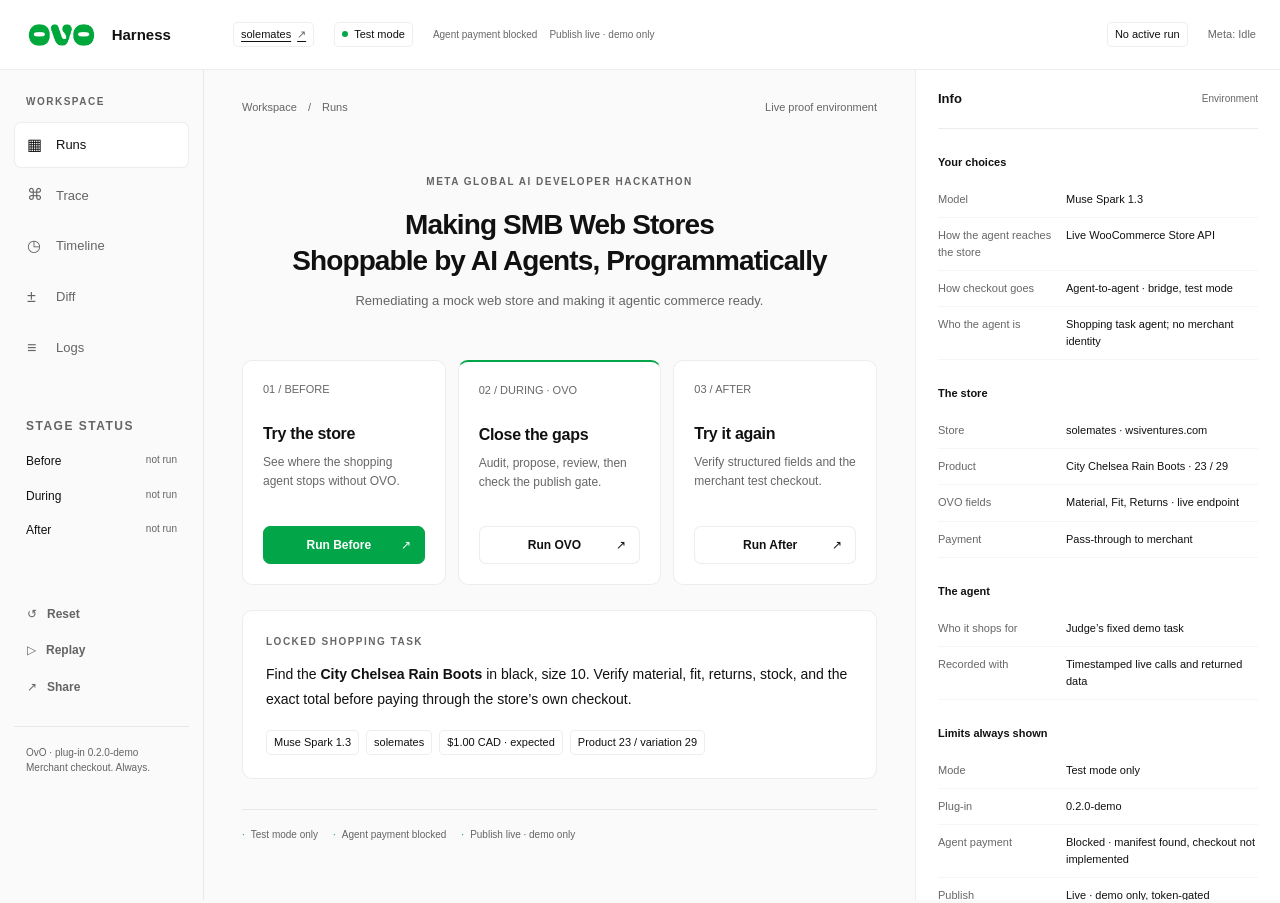
==== commit 241eed92: "OvO Harness: bridge label and solemates link fix (v11) - Info Limits: Agent payment now 'Blocked - m" ====
--- a/ovo-harness/index.html
+++ b/ovo-harness/index.html
@@ -7,7 +7,7 @@
 .fieldtable{font-family:ui-monospace,SFMono-Regular,Menlo,monospace}
 .fieldtable td:first-child{font-weight:700}.outcome{border:1px solid var(--line);border-left:3px solid #111;background:white;border-radius:7px;padding:16px 18px;margin:21px 0}.outcome.pass{border-left-color:var(--green)}.outcome strong{display:block;font-size:13px;margin-bottom:5px}.outcome p{font-size:12px;color:var(--muted);margin:0}.steps{padding:0;list-style:none;font-size:12px}.steps li{padding:9px 0;display:flex;gap:10px;align-items:baseline}.steps li span:first-child{color:var(--green)}.funnel{display:flex;margin:22px 0 10px;gap:5px}.funnel span{flex:1;font-size:9px;padding:9px 4px;text-align:center;border:1px solid var(--line);border-radius:4px;color:var(--muted);background:white}.funnel span.reached{border-color:var(--green);color:var(--green)}.next{margin-top:24px;display:flex;align-items:center;justify-content:space-between;gap:12px}.next p{font-size:11px;color:var(--muted);margin:0}.trace-entry{border-bottom:1px solid var(--line);padding:16px 0;font:10px/1.7 ui-monospace,SFMono-Regular,monospace}.trace-entry summary{cursor:pointer;overflow-wrap:anywhere}.trace-entry pre,pre{white-space:pre-wrap;overflow-wrap:anywhere;font:10px/1.7 ui-monospace,SFMono-Regular,monospace;max-width:100%}.trace-entry time{color:var(--muted)}details.detail{border:1px solid var(--line);background:white;border-radius:7px;margin-top:16px;padding:14px}summary{cursor:pointer;font-size:12px}label{display:block;font-size:12px;margin:12px 0}input[type=text]{display:block;border:1px solid #0003;border-radius:5px;padding:10px;width:100%;margin-top:5px}input[type=checkbox]{accent-color:var(--green)}.review-row{padding:12px 0;border-bottom:1px solid var(--line);font-size:12px}.review-row label{display:flex;gap:9px}.review-row small{display:block;color:var(--muted)}.review-row strong{font-weight:550}.history{margin-top:25px}.history button{display:block;width:100%;text-align:left;margin:8px 0}.notice{font-size:11px;padding:12px;border:1px solid var(--line);border-radius:6px;background:white;margin-top:12px}#toast{position:fixed;bottom:24px;left:50%;transform:translateX(-50%);background:#111;color:white;padding:12px 20px;border-radius:8px;max-width:90%;z-index:10;font-size:12px}button:focus-visible,a:focus-visible,summary:focus-visible{outline:2px solid var(--green);outline-offset:3px}.groupcard{margin:16px 0;border:1px solid var(--line);border-radius:8px;padding:17px}.groupcard h3{font-size:13px;margin:0 0 6px}.groupcard p{font-size:11px;color:var(--muted)}@media(min-width:1500px){main{padding-left:65px;padding-right:65px}.intro{padding-top:90px}}@media(max-width:1100px){.shell{grid-template-columns:170px minmax(370px,1fr) 300px}main{padding:25px 22px}.brand{min-width:145px}.cards{gap:8px}.card{padding:15px}.header-right{gap:10px}}@media(max-width:1250px){.header-limits{flex-direction:column;gap:0;font-size:9px}}@media(max-width:900px){.shell{grid-template-columns:150px 1fr}.right{grid-column:2;max-height:none;position:static;border-top:1px solid var(--line)}aside{grid-row:1/3}.intro{padding-top:30px}header{padding:0 15px;gap:10px}.header-right{gap:8px}#metaStatus{max-width:145px}}@media(max-width:600px){.header-limits{order:5;width:100%;flex-direction:row;justify-content:center;gap:18px}.header-right{max-width:205px}header{flex-wrap:wrap;height:auto;min-height:70px;padding-top:10px!important;padding-bottom:10px!important}.header-right{flex:1;justify-content:flex-end}header>.pill:nth-of-type(2){display:inline-flex!important;font-size:9px}#metaStatus{max-width:110px}.shell{display:block}aside{padding:10px;border-bottom:1px solid var(--line)}.nav{flex-direction:row;margin:0;overflow:auto}.nav button{padding:8px}.nav .symbol,.stage-status,.side-bottom,aside>.eyebrow{display:none}.intro h1{font-size:23px}.cards{grid-template-columns:1fr}.taskcard{min-height:0}.taskcard .step{margin-bottom:8px}.taskcard p{margin-bottom:14px}.right{padding:0 20px 20px}.brand{min-width:0}.brand span{display:none}header>.pill{display:none}.header-right{gap:8px}.funnel span{font-size:8px}main{padding:22px 18px}}
 </style></head><body>
-<header><div class="brand"><img src="assets/ovo_green.png" alt="OvO Harness"><span>Harness</span></div><span class="pill">solemates <span class="quiet">↗</span></span><span class="pill"><span class="dot"></span> Test mode</span><div class="header-limits"><span>Agent payment blocked</span><span>Publish live · demo only</span></div><div class="header-right"><span class="pill" id="runStatus">No active run</span><span id="metaStatus" title="Meta: Idle">Meta: Idle</span></div></header>
+<header><div class="brand"><img src="assets/ovo_green.png" alt="OvO Harness"><span>Harness</span></div><a class="pill" href="https://wsiventures.com/solemates" target="_blank" rel="noopener">solemates <span class="quiet">↗</span></a><span class="pill"><span class="dot"></span> Test mode</span><div class="header-limits"><span>Agent payment blocked</span><span>Publish live · demo only</span></div><div class="header-right"><span class="pill" id="runStatus">No active run</span><span id="metaStatus" title="Meta: Idle">Meta: Idle</span></div></header>
 <div class="shell"><aside><div class="eyebrow" style="padding-left:12px">Workspace</div><nav class="nav" aria-label="Workspace"><button data-view="Runs" class="active"><span class="symbol">▦</span>Runs</button><button data-view="Trace"><span class="symbol">⌘</span>Trace</button><button data-view="Timeline"><span class="symbol">◷</span>Timeline</button><button data-view="Diff"><span class="symbol">±</span>Diff</button><button data-view="Logs"><span class="symbol">≡</span>Logs</button></nav><div class="stage-status"><div class="eyebrow">Stage status</div><div>Before <small id="statusBefore">not run</small></div><div>During <small id="statusDuring">not run</small></div><div>After <small id="statusAfter">not run</small></div></div><div class="side-bottom"><button id="reset">↺ &nbsp; Reset</button><button id="replay">▷ &nbsp; Replay</button><button id="share">↗ &nbsp; Share</button><div class="side-foot">OvO · plug-in 0.2.0-demo<br>Merchant checkout. Always.</div></div></aside><main id="main"></main><section class="right" id="right" aria-label="Run evidence"></section></div><div id="toast" hidden role="status"></div>
 <script>
 'use strict';
@@ -48,7 +48,7 @@
 else if(run.stage==='After'){body=fieldTable(true)+outcome(run.order?'Passed · confirmation recorded':run.cart?'Verified · test checkout pending':'Blocked',run.order?'Test-mode order '+run.order.number+' recorded from judge-entered confirmation. Payment and private order list were not independently fetched.':run.cart?'Structured fields and exact cart total verified. Agent checkout is pending: bridge manifest and Link approval are still required. No browser checkout is required from the judge.':run.afterBlock||'Live cart evidence is unavailable.',!!run.order)+`<p class="notice">Existing OVO batch: ${esc((run.ovo?.fields||[]).map(f=>f.batch_id).filter((v,i,a)=>a.indexOf(v)===i).join(', '))}. These fields came from the 2026-11-02 published batch, not this run.</p>`+funnel()+metaNote()+`<details class="detail" ${!run.order?'open':''}><summary>Show details · payment</summary><p>Agent-to-agent checkout, API only, on behalf of a human. No browser checkout is the primary path. Steps: 1) Quote locked from the live cart, 2) Bridge manifest check, 3) Link spend approval by the human, per purchase, in the Link app, 4) Bridge checkout with the single-use Link token, programmatically. If the bridge is not installed, or no Link token is available, the agent checkout fails closed and no order is claimed. A judge-entered browser test order below is a fallback record only, not an agent payment.</p><a href="${esc(run.product?.permalink||STORE)}" target="_blank" rel="noopener">Open merchant product page ↗</a><p class="quiet">Choose black, size 10, quantity 1. Confirm $1.00 CAD and Stripe test mode before payment. Use the confirmation page and store order list to inspect the test order.</p>${run.order?`<p>Order ${esc(run.order.number)} · test mode · ${esc(run.order.source)} · ${esc(run.order.at)}</p>`:`<label>Order number<input type="text" id="order" maxlength="40" placeholder="For example: 126, or Order #126"></label><label><input type="checkbox" id="testConfirmed"> I completed a successful Stripe test payment for this exact product, size, and $1.00 CAD total through merchant checkout.</label><button class="primary" data-order ${!run.cart?'disabled':''}>Record test confirmation</button>`}</details>`}
 return `${crumb('Runs')}<div class="stage-head"><div class="eyebrow">${esc(run.stage)} ${run.stage==='During'?'· OVO':''} / ${esc(run.phase||'Shopping task')}</div><h1>${run.stage==='Before'?'Can the agent verify the purchase?':run.stage==='During'?'Make the store agent-readable.':'Same task. Structured evidence.'}</h1><p>Buyer · Black rain boots, size 10 · Test mode only</p></div>${product()}${body}${limits()}`}
 function proposalTable(rows){return `<table class="fieldtable"><thead><tr><th>Product / field</th><th>Original → Proposed</th><th>Source / group</th></tr></thead><tbody>${rows.map(p=>`<tr><td>${p.product_id} / ${esc(p.field)}</td><td>${esc(p.current_value??'Missing')} → ${esc(p.proposed_value)}</td><td>${esc(p.source_field)} · ${esc(p.accuracy_group)}</td></tr>`).join('')}</tbody></table>`}
-function info(){return `<div class="pane-head">Info <span class="pane-sub">Environment</span></div>${[['Your choices',[['Model','Muse Spark 1.3'],['How the agent reaches the store','Live WooCommerce Store API'],['How checkout goes','Agent-to-agent · bridge, test mode'],['Who the agent is','Shopping task agent; no merchant identity']]],['The store',[['Store','solemates · wsiventures.com'],['Product','City Chelsea Rain Boots · 23 / 29'],['OVO fields','Material, Fit, Returns · live endpoint'],['Payment','Pass-through to merchant']]],['The agent',[['Who it shops for','Judge’s fixed demo task'],['Recorded with','Timestamped live calls and returned data']]],['Limits always shown',[['Mode','Test mode only'],['Plug-in','0.2.0-demo'],['Agent payment','Blocked · bridge not installed'],['Publish','Live · demo only, token-gated'],['Secrets','No key in code or logs']]]].map(([title,rows])=>`<section class="info-section"><h3>${title}</h3><table>${rows.map(([k,v])=>`<tr><td>${k}</td><td>${v}</td></tr>`).join('')}</table></section>`).join('')}<div class="info-note">OVO fixes the store in place. The merchant owns checkout and remains the merchant of record.</div>`}
+function info(){return `<div class="pane-head">Info <span class="pane-sub">Environment</span></div>${[['Your choices',[['Model','Muse Spark 1.3'],['How the agent reaches the store','Live WooCommerce Store API'],['How checkout goes','Agent-to-agent · bridge, test mode'],['Who the agent is','Shopping task agent; no merchant identity']]],['The store',[['Store','solemates · wsiventures.com'],['Product','City Chelsea Rain Boots · 23 / 29'],['OVO fields','Material, Fit, Returns · live endpoint'],['Payment','Pass-through to merchant']]],['The agent',[['Who it shops for','Judge’s fixed demo task'],['Recorded with','Timestamped live calls and returned data']]],['Limits always shown',[['Mode','Test mode only'],['Plug-in','0.2.0-demo'],['Agent payment','Blocked · manifest found, checkout not implemented'],['Publish','Live · demo only, token-gated'],['Secrets','No key in code or logs']]]].map(([title,rows])=>`<section class="info-section"><h3>${title}</h3><table>${rows.map(([k,v])=>`<tr><td>${k}</td><td>${v}</td></tr>`).join('')}</table></section>`).join('')}<div class="info-note">OVO fixes the store in place. The merchant owns checkout and remains the merchant of record.</div>`}
 function renderRight(){const el=$('#right');if(!run){if(view==='Trace')el.innerHTML=`<div class="pane-head">Trace <span class="pane-sub">No run yet</span></div><p class="notice">No run yet. Run Before to start a live run. Trace will fill with every live fetch and Meta call.</p>`;else if(view==='Timeline')el.innerHTML=`<div class="pane-head">Timeline <span class="pane-sub">No run yet</span></div><p class="notice">No run yet. Timeline: Before, then During, then After, in that order.</p>`;else if(view==='Diff')el.innerHTML=`<div class="pane-head">Diff <span class="pane-sub">No run yet</span></div><p class="notice">No run yet. Diff will show proposed changes only, before any publish.</p>`;else if(view==='Logs')el.innerHTML=`<div class="pane-head">Logs <span class="pane-sub">No run yet</span></div><p class="notice">No run yet. Logs will show the full run record, replayable.</p>`;else el.innerHTML=info();return}let content='';if(view==='Info'||view==='Runs')view='Trace';if(view==='Trace')content=run.events.map(e=>`<details class="trace-entry"><summary><time>${esc(e.time.slice(11,23))}</time> · ${esc(e.source)}<br>${esc(e.purpose)} <span class="${e.status==='success'?'present':''}">[${esc(e.status)}]</span>${e.duration_ms!==undefined?' · '+e.duration_ms+'ms':''}</summary><pre>${esc(JSON.stringify(e,null,2))}</pre></details>`).join('')||'<p class="quiet">No calls yet.</p>';if(view==='Timeline')content=['Before','During','After'].map(s=>`<section class="info-section"><h3>${s} · ${esc(run.statuses[s])}</h3>${run.timeline.filter(t=>t.stage===s).map(t=>`<p class="notice">${esc(t.time)}<br>${esc(t.label)}</p>`).join('')}</section>`).join('');if(view==='Diff')content=`<p class="notice">Proposed values only. This run has written nothing to the store.</p>${proposalTable(run.proposals||[])}<details><summary>Original live evidence</summary><pre>${esc(JSON.stringify(run.original||{},null,2))}</pre></details>`;if(view==='Logs')content=`<p class="notice">Browser-only storage${storageOK?'':' · unavailable'}. Shared links on another device do not carry run logs. Reset keeps history. Replay starts new live calls.</p><button id="export">Export run JSON</button><pre>${esc(JSON.stringify(run,null,2))}</pre>`;el.innerHTML=`<div class="pane-head">${esc(view)} <span class="pane-sub">${run.events.length} events · live record</span></div>${content}`;if($('#export'))$('#export').onclick=()=>download()}
 function timeline(label){run.timeline.push({time:now(),stage:run.stage,label});save()}
 function proposals(products){return products.flatMap(p=>{const a=attributes(p),v=prose(p);return FIELDS.filter(f=>!a[f]&&v[f]).map(f=>({row_id:p.id+':'+f.toLowerCase()+'_structured',product_id:p.id,product_name:p.name,field:f.toLowerCase()+'_structured',current_value:null,proposed_value:v[f],source_field:'description',accuracy_group:'95_plus',status:'proposed'}))})}
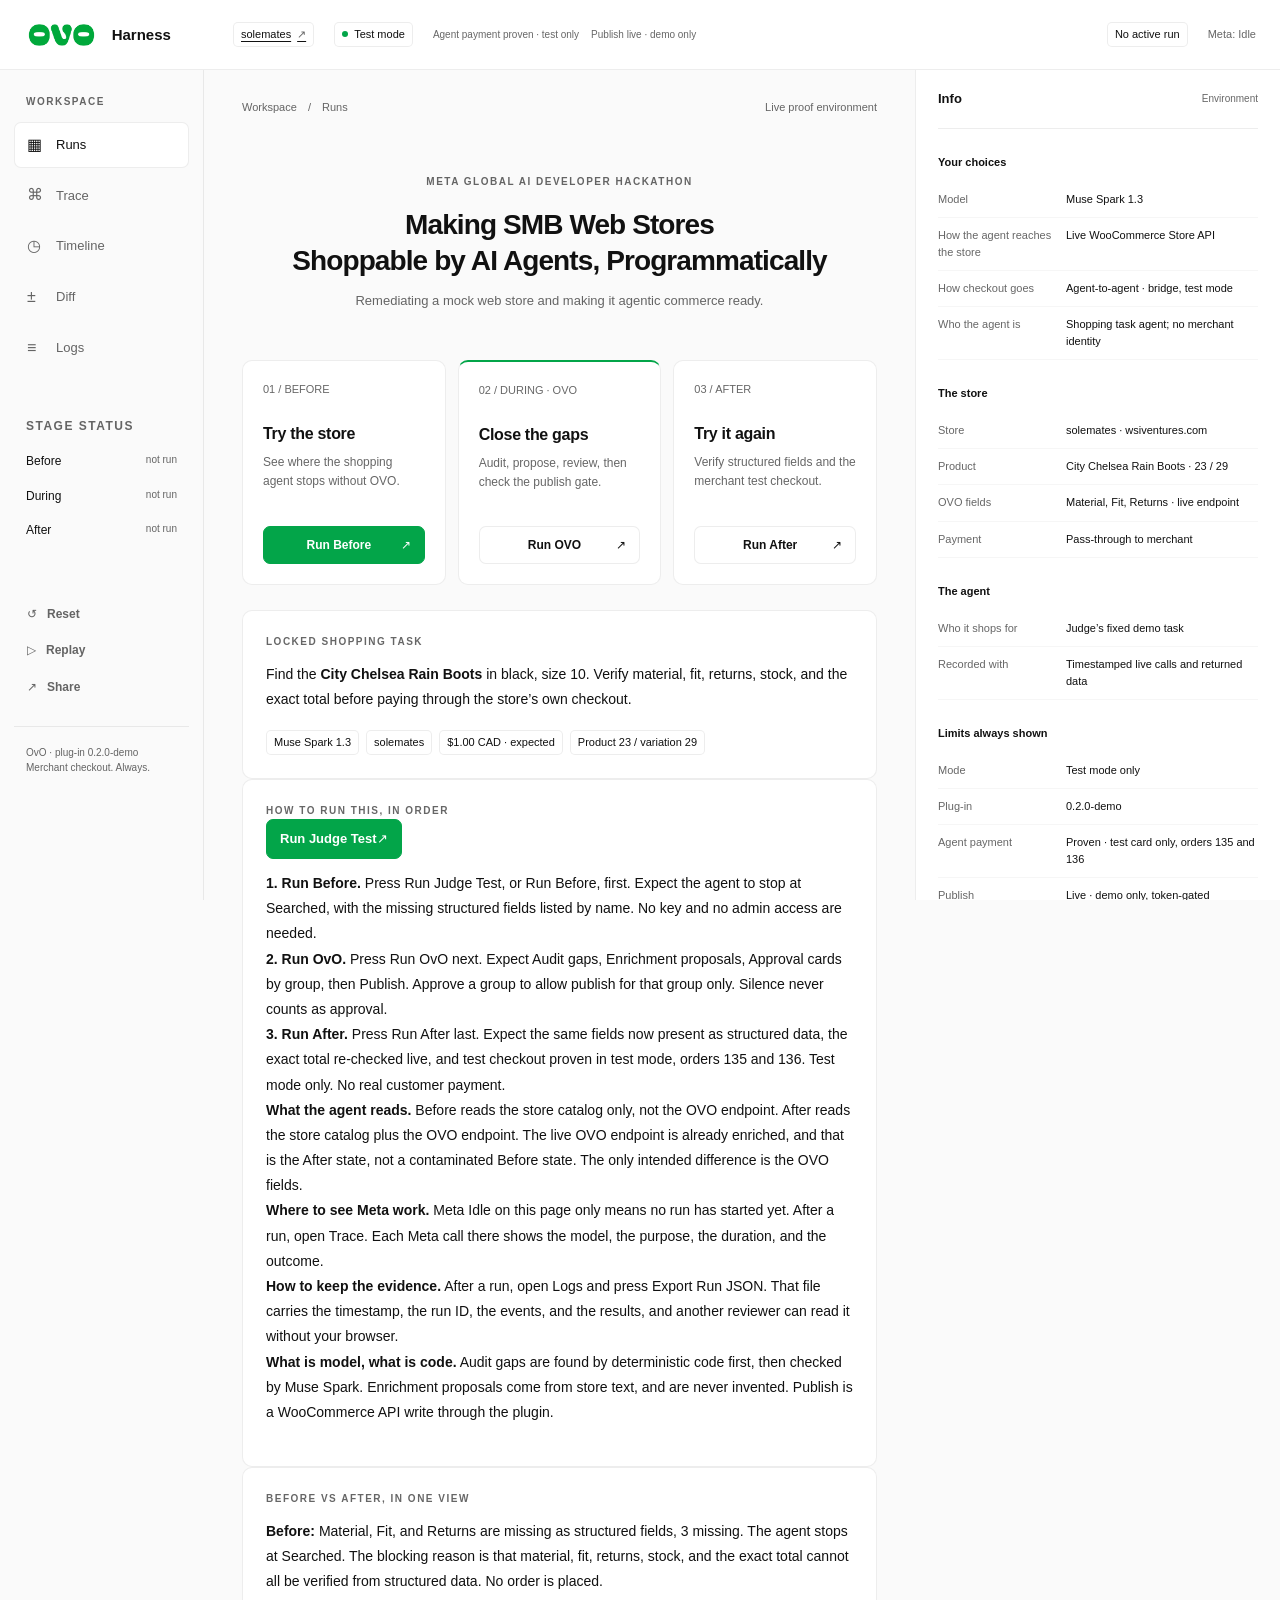
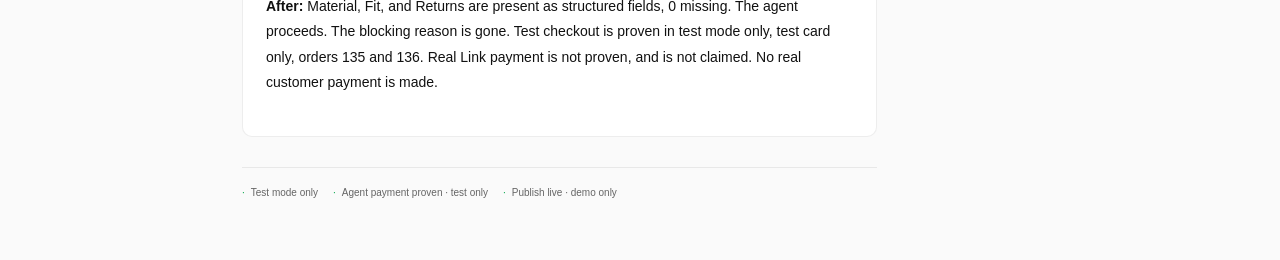
==== commit 93b9090d: "OvO Harness v14: Run Judge Test, Before vs After, proven test checkout wording" ====
--- a/ovo-harness/index.html
+++ b/ovo-harness/index.html
@@ -7,14 +7,14 @@
 .fieldtable{font-family:ui-monospace,SFMono-Regular,Menlo,monospace}
 .fieldtable td:first-child{font-weight:700}.outcome{border:1px solid var(--line);border-left:3px solid #111;background:white;border-radius:7px;padding:16px 18px;margin:21px 0}.outcome.pass{border-left-color:var(--green)}.outcome strong{display:block;font-size:13px;margin-bottom:5px}.outcome p{font-size:12px;color:var(--muted);margin:0}.steps{padding:0;list-style:none;font-size:12px}.steps li{padding:9px 0;display:flex;gap:10px;align-items:baseline}.steps li span:first-child{color:var(--green)}.funnel{display:flex;margin:22px 0 10px;gap:5px}.funnel span{flex:1;font-size:9px;padding:9px 4px;text-align:center;border:1px solid var(--line);border-radius:4px;color:var(--muted);background:white}.funnel span.reached{border-color:var(--green);color:var(--green)}.next{margin-top:24px;display:flex;align-items:center;justify-content:space-between;gap:12px}.next p{font-size:11px;color:var(--muted);margin:0}.trace-entry{border-bottom:1px solid var(--line);padding:16px 0;font:10px/1.7 ui-monospace,SFMono-Regular,monospace}.trace-entry summary{cursor:pointer;overflow-wrap:anywhere}.trace-entry pre,pre{white-space:pre-wrap;overflow-wrap:anywhere;font:10px/1.7 ui-monospace,SFMono-Regular,monospace;max-width:100%}.trace-entry time{color:var(--muted)}details.detail{border:1px solid var(--line);background:white;border-radius:7px;margin-top:16px;padding:14px}summary{cursor:pointer;font-size:12px}label{display:block;font-size:12px;margin:12px 0}input[type=text]{display:block;border:1px solid #0003;border-radius:5px;padding:10px;width:100%;margin-top:5px}input[type=checkbox]{accent-color:var(--green)}.review-row{padding:12px 0;border-bottom:1px solid var(--line);font-size:12px}.review-row label{display:flex;gap:9px}.review-row small{display:block;color:var(--muted)}.review-row strong{font-weight:550}.history{margin-top:25px}.history button{display:block;width:100%;text-align:left;margin:8px 0}.notice{font-size:11px;padding:12px;border:1px solid var(--line);border-radius:6px;background:white;margin-top:12px}#toast{position:fixed;bottom:24px;left:50%;transform:translateX(-50%);background:#111;color:white;padding:12px 20px;border-radius:8px;max-width:90%;z-index:10;font-size:12px}button:focus-visible,a:focus-visible,summary:focus-visible{outline:2px solid var(--green);outline-offset:3px}.groupcard{margin:16px 0;border:1px solid var(--line);border-radius:8px;padding:17px}.groupcard h3{font-size:13px;margin:0 0 6px}.groupcard p{font-size:11px;color:var(--muted)}@media(min-width:1500px){main{padding-left:65px;padding-right:65px}.intro{padding-top:90px}}@media(max-width:1100px){.shell{grid-template-columns:170px minmax(370px,1fr) 300px}main{padding:25px 22px}.brand{min-width:145px}.cards{gap:8px}.card{padding:15px}.header-right{gap:10px}}@media(max-width:1250px){.header-limits{flex-direction:column;gap:0;font-size:9px}}@media(max-width:900px){.shell{grid-template-columns:150px 1fr}.right{grid-column:2;max-height:none;position:static;border-top:1px solid var(--line)}aside{grid-row:1/3}.intro{padding-top:30px}header{padding:0 15px;gap:10px}.header-right{gap:8px}#metaStatus{max-width:145px}}@media(max-width:600px){.header-limits{order:5;width:100%;flex-direction:row;justify-content:center;gap:18px}.header-right{max-width:205px}header{flex-wrap:wrap;height:auto;min-height:70px;padding-top:10px!important;padding-bottom:10px!important}.header-right{flex:1;justify-content:flex-end}header>.pill:nth-of-type(2){display:inline-flex!important;font-size:9px}#metaStatus{max-width:110px}.shell{display:block}aside{padding:10px;border-bottom:1px solid var(--line)}.nav{flex-direction:row;margin:0;overflow:auto}.nav button{padding:8px}.nav .symbol,.stage-status,.side-bottom,aside>.eyebrow{display:none}.intro h1{font-size:23px}.cards{grid-template-columns:1fr}.taskcard{min-height:0}.taskcard .step{margin-bottom:8px}.taskcard p{margin-bottom:14px}.right{padding:0 20px 20px}.brand{min-width:0}.brand span{display:none}header>.pill{display:none}.header-right{gap:8px}.funnel span{font-size:8px}main{padding:22px 18px}}
 </style></head><body>
-<header><div class="brand"><img src="assets/ovo_green.png" alt="OvO Harness"><span>Harness</span></div><a class="pill" href="https://wsiventures.com/solemates" target="_blank" rel="noopener">solemates <span class="quiet">↗</span></a><span class="pill"><span class="dot"></span> Test mode</span><div class="header-limits"><span>Agent payment blocked</span><span>Publish live · demo only</span></div><div class="header-right"><span class="pill" id="runStatus">No active run</span><span id="metaStatus" title="Meta: Idle">Meta: Idle</span></div></header>
+<header><div class="brand"><img src="assets/ovo_green.png" alt="OvO Harness"><span>Harness</span></div><a class="pill" href="https://wsiventures.com/solemates" target="_blank" rel="noopener">solemates <span class="quiet">↗</span></a><span class="pill"><span class="dot"></span> Test mode</span><div class="header-limits"><span>Agent payment proven · test only</span><span>Publish live · demo only</span></div><div class="header-right"><span class="pill" id="runStatus">No active run</span><span id="metaStatus" title="Meta: Idle">Meta: Idle</span></div></header>
 <div class="shell"><aside><div class="eyebrow" style="padding-left:12px">Workspace</div><nav class="nav" aria-label="Workspace"><button data-view="Runs" class="active"><span class="symbol">▦</span>Runs</button><button data-view="Trace"><span class="symbol">⌘</span>Trace</button><button data-view="Timeline"><span class="symbol">◷</span>Timeline</button><button data-view="Diff"><span class="symbol">±</span>Diff</button><button data-view="Logs"><span class="symbol">≡</span>Logs</button></nav><div class="stage-status"><div class="eyebrow">Stage status</div><div>Before <small id="statusBefore">not run</small></div><div>During <small id="statusDuring">not run</small></div><div>After <small id="statusAfter">not run</small></div></div><div class="side-bottom"><button id="reset">↺ &nbsp; Reset</button><button id="replay">▷ &nbsp; Replay</button><button id="share">↗ &nbsp; Share</button><div class="side-foot">OvO · plug-in 0.2.0-demo<br>Merchant checkout. Always.</div></div></aside><main id="main"></main><section class="right" id="right" aria-label="Run evidence"></section></div><div id="toast" hidden role="status"></div>
 <script>
 'use strict';
 const STORE='https://wsiventures.com/solemates/', API=STORE+'?rest_route=/wc/store/v1', OVO=STORE+'?rest_route=/ovo/v1/products/23', MODEL='muse-spark-1.3';
 const TASK='Find City Chelsea Rain Boots, black, size 10, product 23, variation 29, quantity 1. Verify material, fit, returns, stock and exact $1.00 CAD total. Use only merchant checkout in test mode.';
 const STOP='the agent will not pay unless it can verify material, fit, returns, stock, and the exact total from structured fields.';
-const BLOCKER='Publish is live for this demo only and token-gated; no live write was confirmed in this run. Agent payment remains blocked pending bridge install, verified merchant network id, and per-purchase Link approval.';
+const BLOCKER='Publish is live for this demo only and token-gated; no live write was confirmed in this run. Agent payment proven in test mode: bridge version 0.5, test card only, live test orders 135 and 136. No Link token is needed for this test path.';
 const FIELDS=['Material','Fit','Returns'], IDS=[14,23,31,40,48,58,67,76,83,92,100,110];
 const $=s=>document.querySelector(s), esc=v=>String(v??'').replace(/[&<>"']/g,c=>({'&':'&amp;','<':'&lt;','>':'&gt;','"':'&quot;',"'":'&#39;'}[c]));
 const now=()=>new Date().toISOString();let runs=[],run=null,view='Info',busy=false,storageOK=true;
@@ -31,9 +31,9 @@
 function money(prices){if(!prices||!/^\d+$/.test(String(prices.price)))return 'Unverified';return '$'+(Number(prices.price)/10**prices.currency_minor_unit).toFixed(prices.currency_minor_unit)+' '+prices.currency_code}
 async function request(url,options={},purpose='Store read',target=run){const start=now(),t=performance.now();try{const res=await fetch(url,{cache:'no-store',...options,signal:AbortSignal.timeout(30000)}),text=await res.text();let data;try{data=JSON.parse(text)}catch{throw Error(text.includes('File not found.')?'File not found.':`Non-JSON response (HTTP ${res.status})`)}if(!res.ok)throw Error(`HTTP ${res.status}: ${data.message||data.error||'Request refused'}`);log('store',purpose,data,'success',{start,finish:now(),duration_ms:Math.round(performance.now()-t),url,method:options.method||'GET',http_status:res.status},target);return {data,headers:res.headers}}catch(e){log('store',purpose,String(e.message),'failure',{start,finish:now(),duration_ms:Math.round(performance.now()-t),url},target);throw e}}
 async function meta(purpose,payload,target=run){const start=now(),t=performance.now();$('#metaStatus').textContent=`Calling Meta · ${MODEL} · ${purpose}`;$('#metaStatus').title=$('#metaStatus').textContent;log('agent',purpose,'Meta request started','calling',{model:MODEL,start,stage:target.stage},target);try{const res=await fetch('meta.php',{method:'POST',headers:{'Content-Type':'application/json'},body:JSON.stringify({purpose,stage:target.stage,data:payload}),signal:AbortSignal.timeout(45000)}),raw=await res.text();let body;try{body=JSON.parse(raw)}catch{throw Error(raw.includes('File not found.')?'meta.php: File not found.':'meta.php returned a non-JSON response; check PHP hosting.')}if(!res.ok)throw Error(body.error||`Meta proxy HTTP ${res.status}`);const duration=Math.round(performance.now()-t);target.meta={success:true,purpose,duration_ms:duration,result:body.result};log('agent',purpose,body.result,'success',{model:MODEL,start,finish:now(),duration_ms:duration,stage:target.stage,...(body.usage?{usage:body.usage}:{})},target);return true}catch(e){target.meta={success:false,purpose,duration_ms:Math.round(performance.now()-t),error:e.message};log('agent',purpose,e.message,'failure',{model:MODEL,start,finish:now(),duration_ms:target.meta.duration_ms,stage:target.stage,fallback:target.stage==='During'?'Deterministic result retained':'No shopping-agent result; deterministic evidence retained'},target);return false}finally{const m=target.meta;$('#metaStatus').textContent=`Done · ${MODEL} · ${purpose} · ${m.duration_ms}ms · ${m.success?'success':'failed'}`;$('#metaStatus').title=$('#metaStatus').textContent;save()}}
-const limits=()=>`<div class="limitbar"><span>Test mode only</span><span>Agent payment blocked</span><span>Publish live · demo only</span></div>`;
+const limits=()=>`<div class="limitbar"><span>Test mode only</span><span>Agent payment proven · test only</span><span>Publish live · demo only</span></div>`;
 const crumb=label=>`<div class="breadcrumb"><span>Workspace <span style="margin:0 8px">/</span> ${esc(label)}</span><span>${run?esc(run.id.slice(0,8)):'Live proof environment'}</span></div>`;
-function landing(){return `${crumb('Runs')}<div class="intro"><div class="eyebrow" style="margin-bottom:17px">META GLOBAL AI DEVELOPER HACKATHON</div><h1>Making SMB Web Stores<br>Shoppable by AI Agents, Programmatically</h1><p>Remediating a mock web store and making it agentic commerce ready.</p></div><div class="cards"><article class="card taskcard"><div class="step">01 / BEFORE</div><h2>Try the store</h2><p>See where the shopping agent stops without OVO.</p><button class="primary" data-action="Before">Run Before <span style="float:right">↗</span></button></article><article class="card taskcard featured"><div class="step">02 / DURING · OVO</div><h2>Close the gaps</h2><p>Audit, propose, review, then check the publish gate.</p><button data-action="During">Run OVO <span style="float:right">↗</span></button></article><article class="card taskcard"><div class="step">03 / AFTER</div><h2>Try it again</h2><p>Verify structured fields and the merchant test checkout.</p><button data-action="After">Run After <span style="float:right">↗</span></button></article></div><section class="card taskbox"><div class="eyebrow">Locked shopping task</div><p>Find the <strong>City Chelsea Rain Boots</strong> in black, size 10. Verify material, fit, returns, stock, and the exact total before paying through the store’s own checkout.</p><div class="pills"><span class="pill">Muse Spark 1.3</span><span class="pill">solemates</span><span class="pill">$1.00 CAD · expected</span><span class="pill">Product 23 / variation 29</span></div></section>${limits()}${shared&&!run?'<p class="notice">This shared run is not stored in this browser. Shared links do not transfer logs between devices.</p>':''}${runs.length?`<details class="history"><summary>Previous runs · ${runs.length}</summary>${runs.slice().reverse().map(r=>`<button data-open="${esc(r.id)}">${esc(new Date(r.created).toLocaleString())} · ${esc(r.status)} · ${esc(r.id.slice(0,8))}</button>`).join('')}</details>`:''}`}
+function landing(){return `${crumb('Runs')}<div class="intro"><div class="eyebrow" style="margin-bottom:17px">META GLOBAL AI DEVELOPER HACKATHON</div><h1>Making SMB Web Stores<br>Shoppable by AI Agents, Programmatically</h1><p>Remediating a mock web store and making it agentic commerce ready.</p></div><div class="cards"><article class="card taskcard"><div class="step">01 / BEFORE</div><h2>Try the store</h2><p>See where the shopping agent stops without OVO.</p><button class="primary" data-action="Before">Run Before <span style="float:right">↗</span></button></article><article class="card taskcard featured"><div class="step">02 / DURING · OVO</div><h2>Close the gaps</h2><p>Audit, propose, review, then check the publish gate.</p><button data-action="During">Run OVO <span style="float:right">↗</span></button></article><article class="card taskcard"><div class="step">03 / AFTER</div><h2>Try it again</h2><p>Verify structured fields and the merchant test checkout.</p><button data-action="After">Run After <span style="float:right">↗</span></button></article></div><section class="card taskbox"><div class="eyebrow">Locked shopping task</div><p>Find the <strong>City Chelsea Rain Boots</strong> in black, size 10. Verify material, fit, returns, stock, and the exact total before paying through the store’s own checkout.</p><div class="pills"><span class="pill">Muse Spark 1.3</span><span class="pill">solemates</span><span class="pill">$1.00 CAD · expected</span><span class="pill">Product 23 / variation 29</span></div></section><section class="card taskbox"><div class="eyebrow">How to run this, in order</div><button class="primary" data-action="Before">Run Judge Test <span style="float:right">↗</span></button><p><strong>1. Run Before.</strong> Press Run Judge Test, or Run Before, first. Expect the agent to stop at Searched, with the missing structured fields listed by name. No key and no admin access are needed.<br><strong>2. Run OvO.</strong> Press Run OvO next. Expect Audit gaps, Enrichment proposals, Approval cards by group, then Publish. Approve a group to allow publish for that group only. Silence never counts as approval.<br><strong>3. Run After.</strong> Press Run After last. Expect the same fields now present as structured data, the exact total re-checked live, and test checkout proven in test mode, orders 135 and 136. Test mode only. No real customer payment.<br><strong>What the agent reads.</strong> Before reads the store catalog only, not the OVO endpoint. After reads the store catalog plus the OVO endpoint. The live OVO endpoint is already enriched, and that is the After state, not a contaminated Before state. The only intended difference is the OVO fields.<br><strong>Where to see Meta work.</strong> Meta Idle on this page only means no run has started yet. After a run, open Trace. Each Meta call there shows the model, the purpose, the duration, and the outcome.<br><strong>How to keep the evidence.</strong> After a run, open Logs and press Export Run JSON. That file carries the timestamp, the run ID, the events, and the results, and another reviewer can read it without your browser.<br><strong>What is model, what is code.</strong> Audit gaps are found by deterministic code first, then checked by Muse Spark. Enrichment proposals come from store text, and are never invented. Publish is a WooCommerce API write through the plugin.</p></section><section class="card taskbox"><div class="eyebrow">Before vs After, in one view</div><p><strong>Before:</strong> Material, Fit, and Returns are missing as structured fields, 3 missing. The agent stops at Searched. The blocking reason is that material, fit, returns, stock, and the exact total cannot all be verified from structured data. No order is placed.<br><strong>After:</strong> Material, Fit, and Returns are present as structured fields, 0 missing. The agent proceeds. The blocking reason is gone. Test checkout is proven in test mode only, test card only, orders 135 and 136. Real Link payment is not proven, and is not claimed. No real customer payment is made.</p></section>${limits()}${shared&&!run?'<p class="notice">This shared run is not stored in this browser. Shared links do not transfer logs between devices.</p>':''}${runs.length?`<details class="history"><summary>Previous runs · ${runs.length}</summary>${runs.slice().reverse().map(r=>`<button data-open="${esc(r.id)}">${esc(new Date(r.created).toLocaleString())} · ${esc(r.status)} · ${esc(r.id.slice(0,8))}</button>`).join('')}</details>`:''}`}
 function fieldTable(after=false){if(!run.product)return '';const p=run.product,a=attributes(p),o=after?ovoFields(run.ovo||{}):{},pv=prose(p);return `<table class="fieldtable"><thead><tr><th>Field</th><th>Present or Missing</th><th>Source</th></tr></thead><tbody>${FIELDS.map(f=>`<tr><td>${f}</td><td>${a[f]||o[f]?'<span class="state present">✓ Present</span>':'<span class="state missing">✕ Missing</span>'}</td><td>${a[f]?`Store attributes · ${esc(a[f])}`:o[f]?`OVO additional_property · ${esc(o[f])}`:`No structured value${pv[f]?`<small>Prose only: ${esc(pv[f])}</small>`:''}`}</td></tr>`).join('')}<tr><td>Stock</td><td>${typeof p.is_in_stock==='boolean'?'<span class="state present">✓ Present</span>':'<span class="state missing">✕ Missing</span>'}</td><td>Store is_in_stock: ${esc(p.is_in_stock)}<small>Quantity not provided</small></td></tr><tr><td>Exact total</td><td>${run.cart?'<span class="state present">✓ Present</span>':'<span class="state missing">✕ Missing</span>'}</td><td>${run.cart?esc(money({...run.cart.totals,price:run.cart.totals.total_price}))+' · live cart':'Product price '+esc(money(p.prices))+'; cart total not yet verified'}</td></tr></tbody></table>`}
 function product(){return `<div class="card product"><div class="product-mark">↗</div><div><strong>${esc(run.product?.name||'City Chelsea Rain Boots')}</strong><small>Black · Size 10 · Product 23 / variation 29</small></div><div class="price">${esc(run.product?money(run.product.prices):'Unverified')}</div></div>`}
 function outcome(title,reason,pass=false){return `<div class="outcome ${pass?'pass':''}" role="status"><strong>${esc(title)}</strong><p>${esc(reason)}</p></div>`}
@@ -45,10 +45,10 @@
 if(phase==='Enrichment'){body+=outcome('Proposed changes only','Values copied from live description prose. No live writes have been made.')+`<details class="detail" open><summary>Show details · proposed diff</summary>${proposalTable(run.proposals)}</details><p class="notice">No Meta call used for enrichment. Deterministic framework extraction; 95_plus is the framework review band, not a measured accuracy claim. Weight, dimensions, stock quantity, and unstated policy are never proposed.</p><div class="next"><p>Next: judge reviews as demo merchant.</p><button class="primary" data-phase="Approval">Continue to review →</button></div>`}
 if(phase==='Approval'){body+=outcome('Awaiting submitted review','Silence, a missed deadline, and an unsubmitted group never count as approval.')+`<details class="detail" open><summary>Show details · merchant review</summary><label>Judge name<input type="text" id="judge" maxlength="100" placeholder="Your name — demo merchant role"></label>${['95_plus','80_94','50_79'].map((g,i)=>{const rows=run.proposals.filter(p=>p.accuracy_group===g);return `<section class="groupcard"><h3>${['95% or greater','80–94%','50–79%'][i]} · ${rows.length} proposals</h3><p>${i===0?'Reject any incorrect row, then submit this group. Unrejected rows count only after submission.':'Each row requires an individual approval in a submitted group.'}</p>${rows.length>3?'<details><summary>Show all '+rows.length+' rows in this review group</summary>':''}${rows.map(p=>`<div class="review-row"><label><input type="checkbox" data-row="${esc(p.row_id)}">${i===0?'Reject':'Approve'} · ${esc(p.product_name)} / ${esc(p.field)}</label><strong>${esc(p.proposed_value)}</strong><small>Source: product ${p.product_id}.description · ${esc(p.accuracy_group)}</small></div>`).join('')}${rows.length>3?'</details>':''}${rows.length?`<button data-submit="${g}" ${run.approvals.some(a=>a.group===g)?'disabled':''}>${run.approvals.some(a=>a.group===g)?'Review recorded':'Submit group review'}</button>`:'<p>No rows in this group.</p>'}</section>`}).join('')}<p class="quiet">Under 50%: never presented.</p></details><div class="next"><p>Publish refuses without matching recorded approval.</p><button data-publish>Check publish gate →</button></div>`}
 if(phase==='Publish'){body+=outcome(run.publish&&run.publish.live_post?'Published · live write':'Blocked · live publish', run.publish&&run.publish.live_post?('Batch '+run.publish.batch_id+', applied: '+(run.publish.applied||[]).join(', ')):(run.publish&&run.publish.error?run.publish.error:BLOCKER), !!(run.publish&&run.publish.live_post))+`<details class="detail" open><summary>Show details · publish record</summary>${run.publish&&run.publish.live_post?`<p class="quiet">Written live. Batch ${run.publish.batch_id}. Applied: ${(run.publish.applied||[]).join(', ')||'none'}. Destination: OVO additional_property values on product 23. Original product attributes, description, and existing OVO fields are retained in this browser’s run record. No server revert is claimed.</p>`:`<p class="quiet">Written: nothing. Destination mapping only: OVO additional_property values on product 23. Original product attributes, description, and existing OVO fields are retained in this browser’s run record. No server revert is claimed.</p>`}${proposalTable(run.mapped||[])}<p>No Meta call used for publish. Live POST, if any, went through publish.php on this host, with the OvO token held on the host only, never in the browser.</p></details><div class="next"><p>During stops here. After is a separate check of the live store.</p><button class="primary" data-next="After">Inspect live store →</button></div>`}}
-else if(run.stage==='After'){body=fieldTable(true)+outcome(run.order?'Passed · confirmation recorded':run.cart?'Verified · test checkout pending':'Blocked',run.order?'Test-mode order '+run.order.number+' recorded from judge-entered confirmation. Payment and private order list were not independently fetched.':run.cart?'Structured fields and exact cart total verified. Agent checkout is pending: bridge manifest and Link approval are still required. No browser checkout is required from the judge.':run.afterBlock||'Live cart evidence is unavailable.',!!run.order)+`<p class="notice">Existing OVO batch: ${esc((run.ovo?.fields||[]).map(f=>f.batch_id).filter((v,i,a)=>a.indexOf(v)===i).join(', '))}. These fields came from the 2026-11-02 published batch, not this run.</p>`+funnel()+metaNote()+`<details class="detail" ${!run.order?'open':''}><summary>Show details · payment</summary><p>Agent-to-agent checkout, API only, on behalf of a human. No browser checkout is the primary path. Steps: 1) Quote locked from the live cart, 2) Bridge manifest check, 3) Link spend approval by the human, per purchase, in the Link app, 4) Bridge checkout with the single-use Link token, programmatically. If the bridge is not installed, or no Link token is available, the agent checkout fails closed and no order is claimed. A judge-entered browser test order below is a fallback record only, not an agent payment.</p><a href="${esc(run.product?.permalink||STORE)}" target="_blank" rel="noopener">Open merchant product page ↗</a><p class="quiet">Choose black, size 10, quantity 1. Confirm $1.00 CAD and Stripe test mode before payment. Use the confirmation page and store order list to inspect the test order.</p>${run.order?`<p>Order ${esc(run.order.number)} · test mode · ${esc(run.order.source)} · ${esc(run.order.at)}</p>`:`<label>Order number<input type="text" id="order" maxlength="40" placeholder="For example: 126, or Order #126"></label><label><input type="checkbox" id="testConfirmed"> I completed a successful Stripe test payment for this exact product, size, and $1.00 CAD total through merchant checkout.</label><button class="primary" data-order ${!run.cart?'disabled':''}>Record test confirmation</button>`}</details>`}
+else if(run.stage==='After'){body=fieldTable(true)+outcome(run.order?'Passed · confirmation recorded':run.cart?'Verified · test checkout proven':'Blocked',run.order?'Test-mode order '+run.order.number+' recorded from judge-entered confirmation. Payment and private order list were not independently fetched.':run.cart?'Structured fields and exact cart total verified. Agent checkout proven in test mode: bridge version 0.5, test card only, live test orders 135 and 136. No Link token is needed for this test path. No browser checkout is required from the judge.':run.afterBlock||'Live cart evidence is unavailable.',!!run.order)+`<p class="notice">Existing OVO batch: ${esc((run.ovo?.fields||[]).map(f=>f.batch_id).filter((v,i,a)=>a.indexOf(v)===i).join(', '))}. These fields came from the 2026-11-02 published batch, not this run.</p>`+funnel()+metaNote()+`<details class="detail" ${!run.order?'open':''}><summary>Show details · payment</summary><p>Agent-to-agent checkout, API only, on behalf of a human. No browser checkout is the primary path. Steps: 1) Quote locked from the live cart, 2) Bridge manifest check, 3) Bridge checkout in test mode with a test card, programmatically, bridge version 0.5. No Link token is needed for this test path. Live test orders 135 and 136 prove this path. Real Link payment is not yet proven, and is not claimed. If the bridge is not installed, the agent checkout fails closed and no order is claimed. A judge-entered browser test order below is a fallback record only, not an agent payment.</p><a href="${esc(run.product?.permalink||STORE)}" target="_blank" rel="noopener">Open merchant product page ↗</a><p class="quiet">Choose black, size 10, quantity 1. Confirm $1.00 CAD and Stripe test mode before payment. Use the confirmation page and store order list to inspect the test order.</p>${run.order?`<p>Order ${esc(run.order.number)} · test mode · ${esc(run.order.source)} · ${esc(run.order.at)}</p>`:`<label>Order number<input type="text" id="order" maxlength="40" placeholder="For example: 126, or Order #126"></label><label><input type="checkbox" id="testConfirmed"> I completed a successful Stripe test payment for this exact product, size, and $1.00 CAD total through merchant checkout.</label><button class="primary" data-order ${!run.cart?'disabled':''}>Record test confirmation</button>`}</details>`}
 return `${crumb('Runs')}<div class="stage-head"><div class="eyebrow">${esc(run.stage)} ${run.stage==='During'?'· OVO':''} / ${esc(run.phase||'Shopping task')}</div><h1>${run.stage==='Before'?'Can the agent verify the purchase?':run.stage==='During'?'Make the store agent-readable.':'Same task. Structured evidence.'}</h1><p>Buyer · Black rain boots, size 10 · Test mode only</p></div>${product()}${body}${limits()}`}
 function proposalTable(rows){return `<table class="fieldtable"><thead><tr><th>Product / field</th><th>Original → Proposed</th><th>Source / group</th></tr></thead><tbody>${rows.map(p=>`<tr><td>${p.product_id} / ${esc(p.field)}</td><td>${esc(p.current_value??'Missing')} → ${esc(p.proposed_value)}</td><td>${esc(p.source_field)} · ${esc(p.accuracy_group)}</td></tr>`).join('')}</tbody></table>`}
-function info(){return `<div class="pane-head">Info <span class="pane-sub">Environment</span></div>${[['Your choices',[['Model','Muse Spark 1.3'],['How the agent reaches the store','Live WooCommerce Store API'],['How checkout goes','Agent-to-agent · bridge, test mode'],['Who the agent is','Shopping task agent; no merchant identity']]],['The store',[['Store','solemates · wsiventures.com'],['Product','City Chelsea Rain Boots · 23 / 29'],['OVO fields','Material, Fit, Returns · live endpoint'],['Payment','Pass-through to merchant']]],['The agent',[['Who it shops for','Judge’s fixed demo task'],['Recorded with','Timestamped live calls and returned data']]],['Limits always shown',[['Mode','Test mode only'],['Plug-in','0.2.0-demo'],['Agent payment','Blocked · manifest found, checkout not implemented'],['Publish','Live · demo only, token-gated'],['Secrets','No key in code or logs']]]].map(([title,rows])=>`<section class="info-section"><h3>${title}</h3><table>${rows.map(([k,v])=>`<tr><td>${k}</td><td>${v}</td></tr>`).join('')}</table></section>`).join('')}<div class="info-note">OVO fixes the store in place. The merchant owns checkout and remains the merchant of record.</div>`}
+function info(){return `<div class="pane-head">Info <span class="pane-sub">Environment</span></div>${[['Your choices',[['Model','Muse Spark 1.3'],['How the agent reaches the store','Live WooCommerce Store API'],['How checkout goes','Agent-to-agent · bridge, test mode'],['Who the agent is','Shopping task agent; no merchant identity']]],['The store',[['Store','solemates · wsiventures.com'],['Product','City Chelsea Rain Boots · 23 / 29'],['OVO fields','Material, Fit, Returns · live endpoint'],['Payment','Pass-through to merchant']]],['The agent',[['Who it shops for','Judge’s fixed demo task'],['Recorded with','Timestamped live calls and returned data']]],['Limits always shown',[['Mode','Test mode only'],['Plug-in','0.2.0-demo'],['Agent payment','Proven · test card only, orders 135 and 136'],['Publish','Live · demo only, token-gated'],['Secrets','No key in code or logs']]]].map(([title,rows])=>`<section class="info-section"><h3>${title}</h3><table>${rows.map(([k,v])=>`<tr><td>${k}</td><td>${v}</td></tr>`).join('')}</table></section>`).join('')}<div class="info-note">OVO fixes the store in place. The merchant owns checkout and remains the merchant of record.</div>`}
 function renderRight(){const el=$('#right');if(!run){if(view==='Trace')el.innerHTML=`<div class="pane-head">Trace <span class="pane-sub">No run yet</span></div><p class="notice">No run yet. Run Before to start a live run. Trace will fill with every live fetch and Meta call.</p>`;else if(view==='Timeline')el.innerHTML=`<div class="pane-head">Timeline <span class="pane-sub">No run yet</span></div><p class="notice">No run yet. Timeline: Before, then During, then After, in that order.</p>`;else if(view==='Diff')el.innerHTML=`<div class="pane-head">Diff <span class="pane-sub">No run yet</span></div><p class="notice">No run yet. Diff will show proposed changes only, before any publish.</p>`;else if(view==='Logs')el.innerHTML=`<div class="pane-head">Logs <span class="pane-sub">No run yet</span></div><p class="notice">No run yet. Logs will show the full run record, replayable.</p>`;else el.innerHTML=info();return}let content='';if(view==='Info'||view==='Runs')view='Trace';if(view==='Trace')content=run.events.map(e=>`<details class="trace-entry"><summary><time>${esc(e.time.slice(11,23))}</time> · ${esc(e.source)}<br>${esc(e.purpose)} <span class="${e.status==='success'?'present':''}">[${esc(e.status)}]</span>${e.duration_ms!==undefined?' · '+e.duration_ms+'ms':''}</summary><pre>${esc(JSON.stringify(e,null,2))}</pre></details>`).join('')||'<p class="quiet">No calls yet.</p>';if(view==='Timeline')content=['Before','During','After'].map(s=>`<section class="info-section"><h3>${s} · ${esc(run.statuses[s])}</h3>${run.timeline.filter(t=>t.stage===s).map(t=>`<p class="notice">${esc(t.time)}<br>${esc(t.label)}</p>`).join('')}</section>`).join('');if(view==='Diff')content=`<p class="notice">Proposed values only. This run has written nothing to the store.</p>${proposalTable(run.proposals||[])}<details><summary>Original live evidence</summary><pre>${esc(JSON.stringify(run.original||{},null,2))}</pre></details>`;if(view==='Logs')content=`<p class="notice">Browser-only storage${storageOK?'':' · unavailable'}. Shared links on another device do not carry run logs. Reset keeps history. Replay starts new live calls.</p><button id="export">Export run JSON</button><pre>${esc(JSON.stringify(run,null,2))}</pre>`;el.innerHTML=`<div class="pane-head">${esc(view)} <span class="pane-sub">${run.events.length} events · live record</span></div>${content}`;if($('#export'))$('#export').onclick=()=>download()}
 function timeline(label){run.timeline.push({time:now(),stage:run.stage,label});save()}
 function proposals(products){return products.flatMap(p=>{const a=attributes(p),v=prose(p);return FIELDS.filter(f=>!a[f]&&v[f]).map(f=>({row_id:p.id+':'+f.toLowerCase()+'_structured',product_id:p.id,product_name:p.name,field:f.toLowerCase()+'_structured',current_value:null,proposed_value:v[f],source_field:'description',accuracy_group:'95_plus',status:'proposed'}))})}
@@ -57,8 +57,8 @@
 if(stage==='During'){run.activity='Auditing 12 live products';render();run.products=[];for(const id of IDS){const q=id===23?p:(await request(API+'/products/'+id,{},'Audit product '+id)).data;run.products.push(q)}run.proposals=proposals(run.products);run.proposalSnapshot=JSON.stringify(run.proposals);run.score=20*(FIELDS.filter(f=>attributes(p)[f]).length+(typeof p.is_in_stock==='boolean'?1:0)+(p.prices?.currency_code==='CAD'&&/^\d+$/.test(p.prices.price)?1:0));log('expected answer','Deterministic audit',{score:run.score,proposals:run.proposals,canonical_choice:'open; explicitly using framework-style; version 5 has 62 rows'});await meta('Audit cross-check',{product:p,proposals:run.proposals.filter(x=>x.product_id===23),score:run.score});run.status='Review required';timeline('Deterministic audit complete; no changes written')}
 if(stage==='After'){run.ovo=(await request(OVO,{},'Read existing structured OVO batch')).data;run.original.After.ovo=run.ovo;const o=ovoFields(run.ovo);if(FIELDS.some(f=>!attributes(p)[f]&&!o[f]))throw Error('Required structured OVO fields missing from live response.');if(p.prices?.price!=='100'||p.prices.currency_code!=='CAD'||p.is_in_stock!==true)throw Error('Live product price, currency, or stock differs from the locked task.');await cartCheck();await meta('After shopping task',{product:p,ovo:run.ovo,cart:run.cart,task:TASK+' Agent-to-agent only, API only, on behalf of a human. No browser checkout. Payment bridge: check manifest first, fail closed if bridge is not installed or no Link SPT is available. Do not claim an order.'});
     // Agent-to-agent bridge check, demo only, API only. No browser checkout.
-    try{ const b=await request(STORE+'/?rest_route=/ovo-bridge/v1/manifest',{},'Bridge manifest check'); run.bridge={installed:true,manifest:b.data}; log('bridge','Bridge manifest found',b.data,'success'); timeline('Bridge manifest found; agent checkout still needs a Link spend approval and a single-use Link token, which are not supplied by the browser.'); }
-    catch(e){ run.bridge={installed:false,error:String(e.message),blocker:'Payment bridge not installed on this store, or its manifest did not return. Agent checkout fails closed. Needed: install the OvO Payment Bridge plugin on Sole Mates, set a verified merchant network id, and complete a Link spend approval per purchase. No browser checkout is used as a substitute agent payment, and no mock token is shown as live.'}; log('bridge','Bridge manifest missing',run.bridge,'failure'); timeline('Blocked: '+run.bridge.blocker); }run.status='Agent checkout pending';run.statuses.After='stopped';timeline('Live structured fields and cart total checked; awaiting judge confirmation')}
+    try{ const b=await request(STORE+'/?rest_route=/ovo-bridge/v1/manifest',{},'Bridge manifest check'); run.bridge={installed:true,manifest:b.data}; log('bridge','Bridge manifest found',b.data,'success'); timeline('Bridge manifest found; agent checkout proven in test mode with bridge version 0.5, test card only, no Link token needed.'); }
+    catch(e){ run.bridge={installed:false,error:String(e.message),blocker:'Payment bridge not installed on this store, or its manifest did not return. Agent checkout fails closed. Needed: install the OvO Payment Bridge plugin on Sole Mates. The test card path needs no network id and no Link token. No browser checkout is used as a substitute agent payment, and no mock token is shown as live.'}; log('bridge','Bridge manifest missing',run.bridge,'failure'); timeline('Blocked: '+run.bridge.blocker); }run.status='Test checkout ready · test only';run.statuses.After='stopped';timeline('Live structured fields and cart total checked; test checkout proven, awaiting judge confirmation')}
 }catch(e){run.error=e.message==='Failed to fetch'?'Store read failed. This preview may be blocked by store CORS; deploy on wsiventures.com for same-origin reads. Full cause is in Trace.':e.message;run.status='Blocked';run.statuses[stage]='stopped';log('store','Stage blocked',e.message,'failure');if(!run.meta)log('agent','Meta skipped','Prerequisite store read or cart verification failed; no Meta call used, no shopping-agent result.','skipped',{model:MODEL,stage});timeline('Blocked: '+e.message)}finally{busy=false;save();render()}}
 async function cartCheck(){const first=await request(API+'/cart',{},'Read merchant cart');let token=first.headers.get('Cart-Token'),nonce=first.headers.get('Nonce');const existing=first.data.items||[];if(existing.length&&!(existing.length===1&&existing[0].id===29&&existing[0].quantity===1))throw Error('Merchant cart contains other items. Clear it in the store before this exact-total check; the harness will not remove existing items.');if(!token&&!nonce)throw Error('Store did not expose Cart-Token or Nonce. Exact cart total cannot be checked.');const headers={'Content-Type':'application/json',...(token?{'Cart-Token':token}:{}),...(nonce?{Nonce:nonce}:{})};const added=existing.length?first:await request(API+'/cart/add-item',{method:'POST',headers,body:JSON.stringify({id:29,quantity:1})},'Cart-only check · add variation 29');token=added.headers.get('Cart-Token')||token;nonce=added.headers.get('Nonce')||nonce;const checked=await request(API+'/cart',{headers:{...(token?{'Cart-Token':token}:{}),...(nonce?{Nonce:nonce}:{})}},'Re-check exact live cart total');const c=checked.data;if(c.items?.length!==1||c.items[0].id!==29||c.items[0].quantity!==1||String(c.items[0].prices?.price)!=='100'||String(c.totals?.total_price)!=='100'||c.totals?.currency_code!=='CAD'||c.needs_shipping!==false||c.needs_payment!==true||!c.payment_methods?.includes('stripe'))throw Error('Cart does not match exact variation 29, quantity 1, $1.00 CAD, no shipping, Stripe available.');run.cart=c;log('store','Cart evidence verified',{note:'Cart only. No checkout, payment, or order made.',total:c.totals,needs_payment:c.needs_payment,needs_shipping:c.needs_shipping,payment_methods:c.payment_methods});}
 function submit(group){const judge=$('#judge').value.trim();if(!judge){toast('Enter the judge name before submitting a review.');return}const rows=run.proposals.filter(p=>p.accuracy_group===group),selected=[...document.querySelectorAll('[data-row]:checked')].map(e=>e.dataset.row);const approved=rows.filter(p=>group==='95_plus'?!selected.includes(p.row_id):selected.includes(p.row_id));run.approvals.push({group,submitted:true,judge_name:judge,at:now(),snapshot:run.proposalSnapshot,approved_rows:approved.map(p=>p.row_id),rejected_rows:rows.filter(p=>!approved.includes(p)).map(p=>p.row_id),note:'Judge acts as merchant for demo only; no merchant identity verification.'});log('approval','Group review submitted',run.approvals.at(-1));timeline('Submitted review: '+group);render();toast('Group review recorded for these exact proposed values.')}
